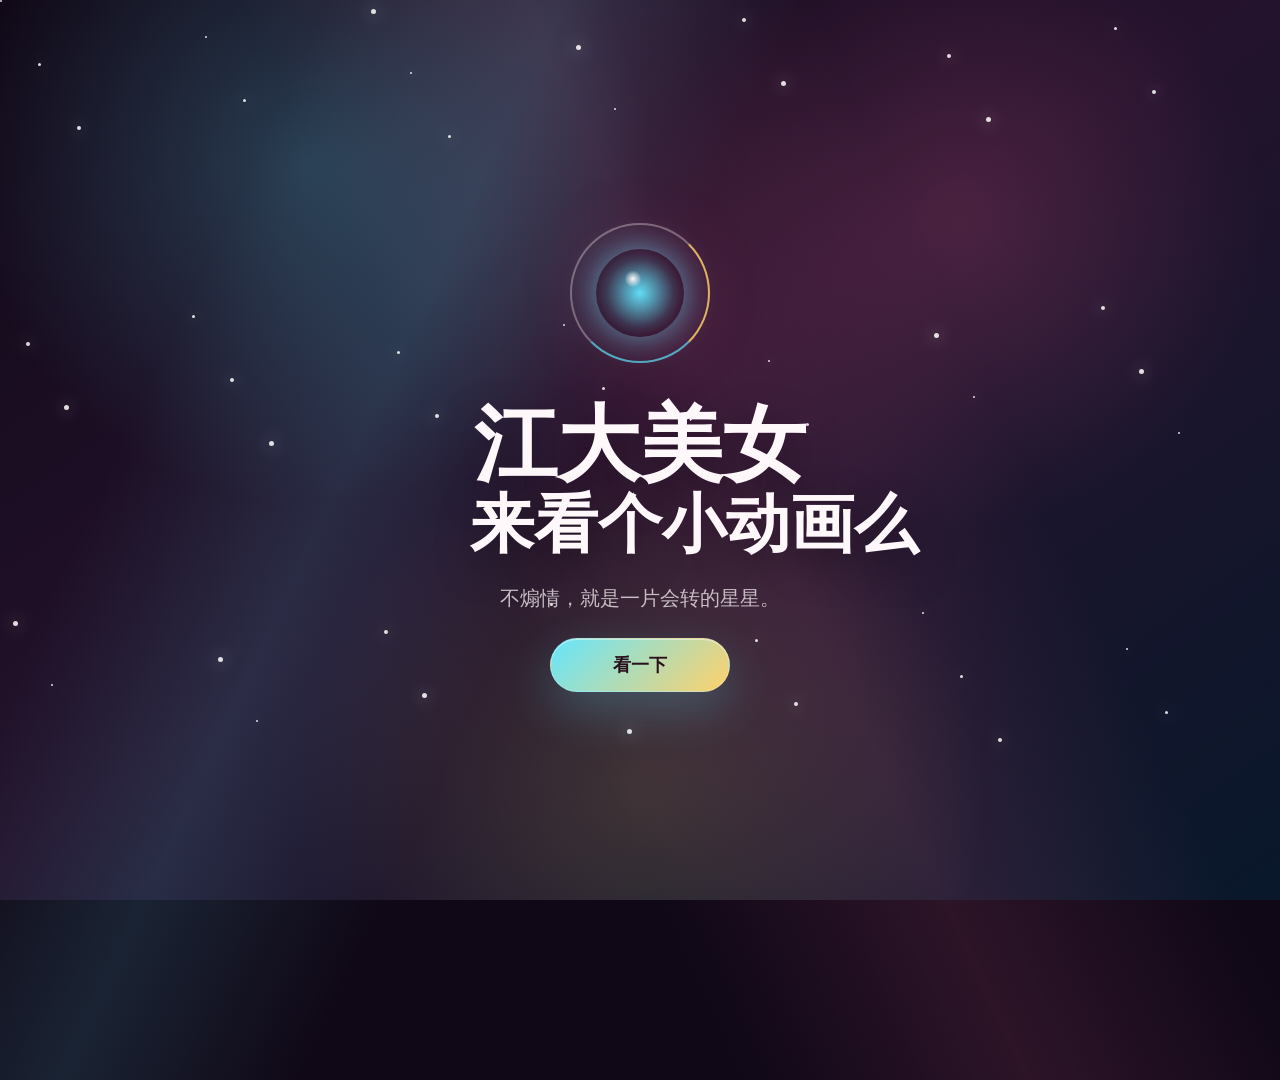
==== index.html @ e66411e5 "Redesign mobile particle heart pages" ====
<!doctype html>
<html lang="zh-CN">
  <head>
    <meta charset="utf-8" />
    <meta name="viewport" content="width=device-width, initial-scale=1" />
    <title>江大美女，来看个小动画么</title>
    <meta name="description" content="一个适合手机观看的粒子爱心小动画。" />
    <style>
      :root {
        --bg: #100817;
        --text: #fff8fb;
        --muted: rgba(255, 248, 251, 0.72);
        --rose: #ff6b9f;
        --gold: #ffd36a;
        --cyan: #62e8ff;
      }

      * {
        box-sizing: border-box;
      }

      html,
      body {
        min-height: 100%;
        margin: 0;
        background: var(--bg);
        color: var(--text);
        font-family:
          "Microsoft YaHei",
          "PingFang SC",
          "Hiragino Sans GB",
          "Noto Sans CJK SC",
          Arial,
          sans-serif;
      }

      body {
        overflow: hidden;
      }

      .gate {
        position: relative;
        display: grid;
        min-height: 100vh;
        min-height: 100svh;
        place-items: center;
        padding: 28px;
        isolation: isolate;
        background:
          radial-gradient(circle at 24% 18%, rgba(98, 232, 255, 0.22), transparent 28%),
          radial-gradient(circle at 75% 25%, rgba(255, 107, 159, 0.18), transparent 26%),
          radial-gradient(circle at 50% 88%, rgba(255, 211, 106, 0.16), transparent 34%),
          linear-gradient(145deg, #100817 0%, #24122c 48%, #09182b 100%);
      }

      .gate::before {
        position: absolute;
        inset: -20%;
        z-index: -1;
        background:
          linear-gradient(115deg, transparent 28%, rgba(98, 232, 255, 0.12), transparent 48%),
          linear-gradient(245deg, transparent 34%, rgba(255, 107, 159, 0.12), transparent 58%);
        content: "";
        animation: shimmer 7s ease-in-out infinite alternate;
      }

      .stars {
        position: absolute;
        inset: 0;
        z-index: -1;
        overflow: hidden;
      }

      .stars span {
        position: absolute;
        left: var(--x);
        top: var(--y);
        width: var(--s);
        height: var(--s);
        border-radius: 999px;
        background: rgba(255, 255, 255, 0.86);
        box-shadow: 0 0 16px rgba(255, 255, 255, 0.72);
        animation: twinkle var(--d) ease-in-out infinite;
        animation-delay: var(--delay);
      }

      .invite {
        display: grid;
        width: min(620px, 100%);
        justify-items: center;
        gap: 22px;
        text-align: center;
      }

      .spark-orbit {
        position: relative;
        width: clamp(116px, 30vw, 170px);
        aspect-ratio: 1;
        animation: float 4.2s ease-in-out infinite;
      }

      .spark-orbit::before {
        position: absolute;
        inset: 24%;
        border-radius: 999px;
        background:
          radial-gradient(circle at 42% 34%, #fff8fb, transparent 11%),
          radial-gradient(circle, rgba(98, 232, 255, 0.95), rgba(98, 232, 255, 0.12) 54%, transparent 68%);
        box-shadow:
          0 0 32px rgba(98, 232, 255, 0.6),
          0 0 78px rgba(255, 107, 159, 0.26);
        content: "";
      }

      .spark-orbit::after {
        position: absolute;
        inset: 9%;
        border: 2px solid rgba(255, 248, 251, 0.32);
        border-right-color: rgba(255, 211, 106, 0.82);
        border-bottom-color: rgba(98, 232, 255, 0.68);
        border-radius: 999px;
        content: "";
        animation: orbit 8s linear infinite;
      }

      h1 {
        width: min(100%, 340px);
        margin: 0;
        font-weight: 850;
        line-height: 1.08;
        letter-spacing: 0;
        text-shadow: 0 14px 42px rgba(0, 0, 0, 0.34);
      }

      h1 span {
        display: block;
      }

      .title-primary {
        font-size: clamp(2.85rem, 11vw, 5.2rem);
      }

      .title-secondary {
        font-size: clamp(1.85rem, 7vw, 4rem);
        white-space: nowrap;
      }

      .subtitle {
        margin: 0;
        color: var(--muted);
        font-size: clamp(1rem, 3vw, 1.22rem);
        line-height: 1.8;
      }

      .open-button {
        display: inline-flex;
        align-items: center;
        justify-content: center;
        min-width: 180px;
        min-height: 54px;
        border: 1px solid rgba(255, 255, 255, 0.2);
        border-radius: 999px;
        background:
          linear-gradient(135deg, rgba(98, 232, 255, 0.98), rgba(255, 211, 106, 0.98)),
          var(--rose);
        box-shadow:
          0 18px 48px rgba(98, 232, 255, 0.24),
          inset 0 1px 0 rgba(255, 255, 255, 0.42);
        color: #29101b;
        font-size: 1.12rem;
        font-weight: 800;
        text-decoration: none;
        transition:
          transform 180ms ease,
          box-shadow 180ms ease;
      }

      .open-button:active {
        transform: translateY(2px) scale(0.98);
      }

      @media (hover: hover) {
        .open-button:hover {
          transform: translateY(-2px);
          box-shadow:
            0 24px 58px rgba(98, 232, 255, 0.34),
            inset 0 1px 0 rgba(255, 255, 255, 0.5);
        }
      }

      @keyframes shimmer {
        from {
          transform: translateX(-3%) rotate(0deg);
        }

        to {
          transform: translateX(3%) rotate(4deg);
        }
      }

      @keyframes float {
        0%,
        100% {
          transform: translateY(0) scale(1);
        }

        50% {
          transform: translateY(-12px) scale(1.04);
        }
      }

      @keyframes orbit {
        to {
          transform: rotate(360deg);
        }
      }

      @keyframes twinkle {
        0%,
        100% {
          opacity: 0.2;
          transform: scale(0.62);
        }

        50% {
          opacity: 0.92;
          transform: scale(1.18);
        }
      }
    </style>
  </head>
  <body>
    <main class="gate">
      <div class="stars" aria-hidden="true"></div>
      <section class="invite" aria-label="爱心邀请">
        <div class="spark-orbit" aria-hidden="true"></div>
        <h1>
          <span class="title-primary">江大美女</span>
          <span class="title-secondary">来看个小动画么</span>
        </h1>
        <p class="subtitle">不煽情，就是一片会转的星星。</p>
        <a class="open-button" href="./heart.html">看一下</a>
      </section>
    </main>
    <script>
      const stars = document.querySelector(".stars");

      for (let index = 0; index < 48; index += 1) {
        const star = document.createElement("span");
        star.style.setProperty("--x", `${(index * 43) % 100}%`);
        star.style.setProperty("--y", `${(index * 67) % 100}%`);
        star.style.setProperty("--s", `${2 + (index % 4)}px`);
        star.style.setProperty("--d", `${3.4 + (index % 5) * 0.45}s`);
        star.style.setProperty("--delay", `${(index % 8) * 0.28}s`);
        stars.appendChild(star);
      }
    </script>
  </body>
</html>
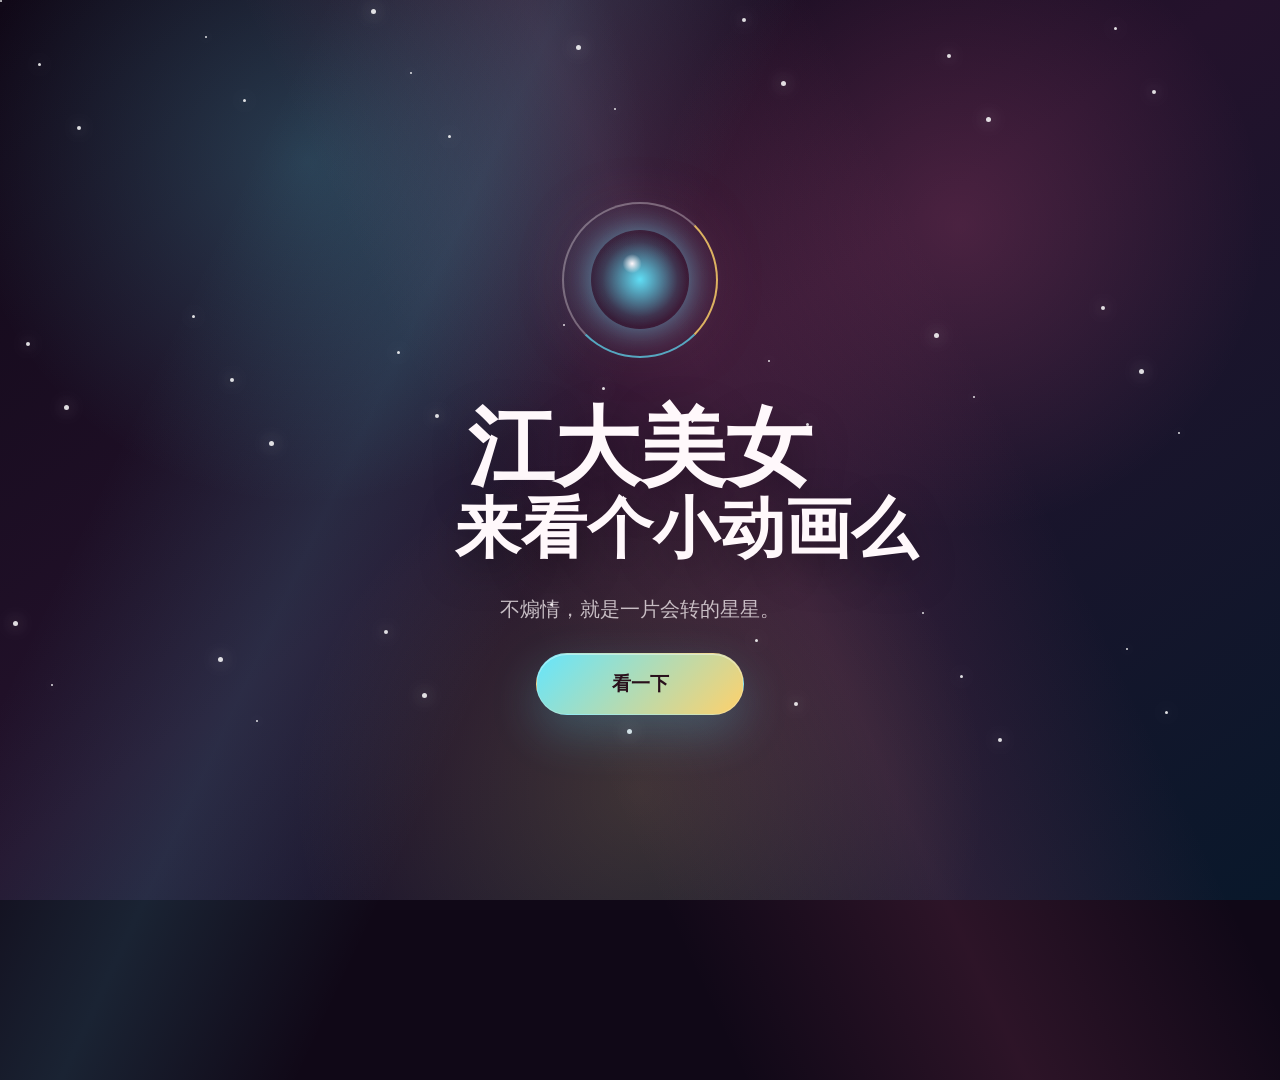
==== commit 803b13e2: "Improve mobile heart animation" ====
--- a/index.html
+++ b/index.html
@@ -88,13 +88,13 @@
         display: grid;
         width: min(620px, 100%);
         justify-items: center;
-        gap: 22px;
+        gap: 26px;
         text-align: center;
       }
 
       .spark-orbit {
         position: relative;
-        width: clamp(116px, 30vw, 170px);
+        width: clamp(144px, 38vw, 190px);
         aspect-ratio: 1;
         animation: float 4.2s ease-in-out infinite;
       }
@@ -124,7 +124,7 @@
       }
 
       h1 {
-        width: min(100%, 340px);
+        width: min(100%, 370px);
         margin: 0;
         font-weight: 850;
         line-height: 1.08;
@@ -137,18 +137,18 @@
       }
 
       .title-primary {
-        font-size: clamp(2.85rem, 11vw, 5.2rem);
+        font-size: clamp(3.15rem, 12vw, 5.4rem);
       }
 
       .title-secondary {
-        font-size: clamp(1.85rem, 7vw, 4rem);
+        font-size: clamp(2.05rem, 7.8vw, 4.1rem);
         white-space: nowrap;
       }
 
       .subtitle {
         margin: 0;
         color: var(--muted);
-        font-size: clamp(1rem, 3vw, 1.22rem);
+        font-size: clamp(1.06rem, 3.4vw, 1.26rem);
         line-height: 1.8;
       }
 
@@ -156,8 +156,8 @@
         display: inline-flex;
         align-items: center;
         justify-content: center;
-        min-width: 180px;
-        min-height: 54px;
+        min-width: 208px;
+        min-height: 62px;
         border: 1px solid rgba(255, 255, 255, 0.2);
         border-radius: 999px;
         background:
@@ -167,7 +167,7 @@
           0 18px 48px rgba(98, 232, 255, 0.24),
           inset 0 1px 0 rgba(255, 255, 255, 0.42);
         color: #29101b;
-        font-size: 1.12rem;
+        font-size: 1.2rem;
         font-weight: 800;
         text-decoration: none;
         transition:
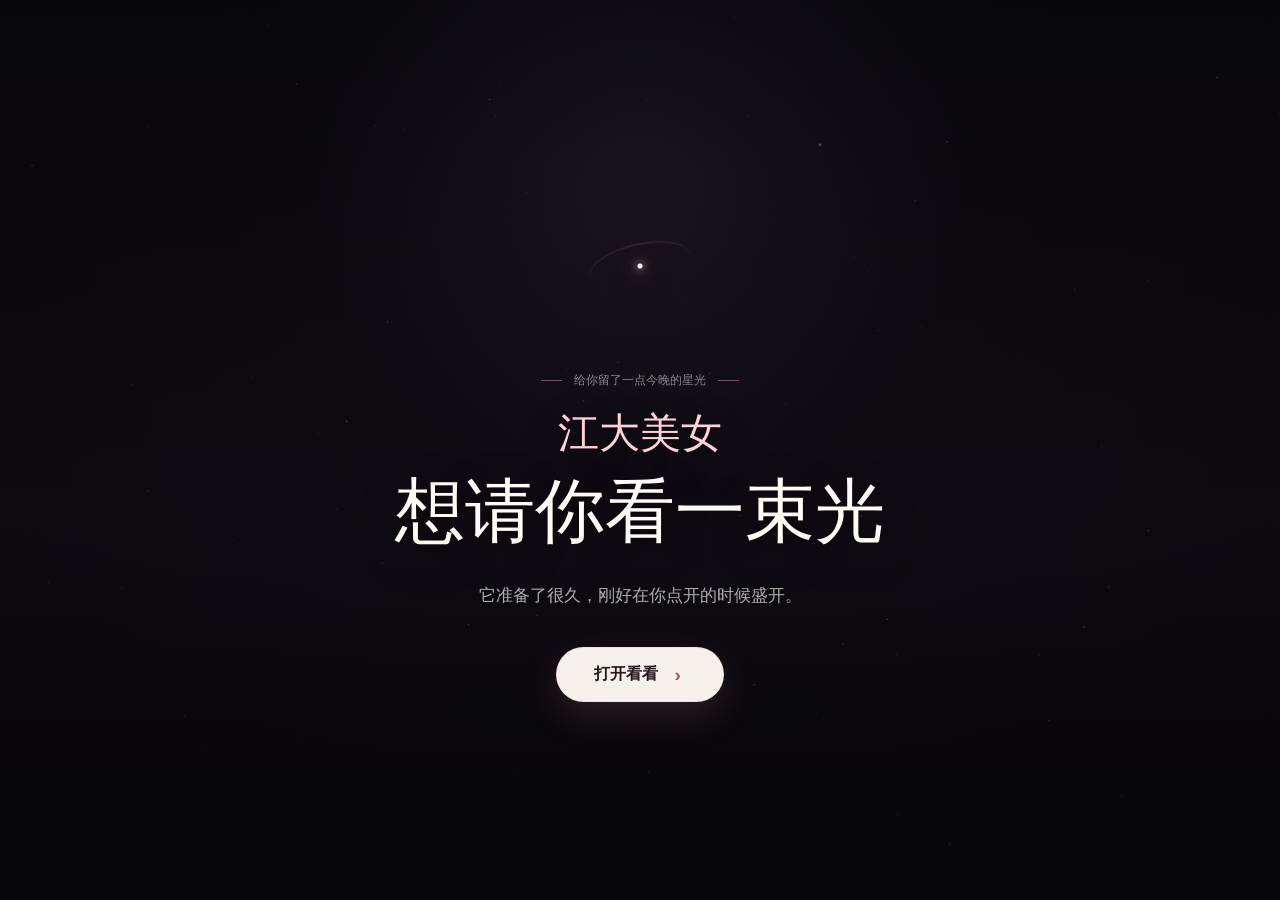
==== commit c294d24f: "Redesign romantic heart experience" ====
--- a/index.html
+++ b/index.html
@@ -2,17 +2,18 @@
 <html lang="zh-CN">
   <head>
     <meta charset="utf-8" />
-    <meta name="viewport" content="width=device-width, initial-scale=1" />
-    <title>江大美女，来看个小动画么</title>
-    <meta name="description" content="一个适合手机观看的粒子爱心小动画。" />
+    <meta name="viewport" content="width=device-width, initial-scale=1, viewport-fit=cover" />
+    <meta name="theme-color" content="#08070b" />
+    <title>给江大美女的一束光</title>
+    <meta name="description" content="今晚，想请你看一束只为你亮起的光。" />
     <style>
       :root {
-        --bg: #100817;
-        --text: #fff8fb;
-        --muted: rgba(255, 248, 251, 0.72);
-        --rose: #ff6b9f;
-        --gold: #ffd36a;
-        --cyan: #62e8ff;
+        color-scheme: dark;
+        --ink: #08070b;
+        --paper: #fffaf6;
+        --soft: rgba(255, 250, 246, 0.68);
+        --rose: #f49aaa;
+        --rose-bright: #ffd1d8;
       }
 
       * {
@@ -21,239 +22,377 @@
 
       html,
       body {
+        width: 100%;
         min-height: 100%;
         margin: 0;
-        background: var(--bg);
-        color: var(--text);
+        background: var(--ink);
+        color: var(--paper);
         font-family:
+          "PingFang SC",
           "Microsoft YaHei",
-          "PingFang SC",
-          "Hiragino Sans GB",
           "Noto Sans CJK SC",
-          Arial,
           sans-serif;
       }
 
       body {
         overflow: hidden;
+      }
+
+      button,
+      a {
+        font: inherit;
       }
 
       .gate {
         position: relative;
         display: grid;
+        width: 100%;
         min-height: 100vh;
         min-height: 100svh;
         place-items: center;
-        padding: 28px;
+        overflow: hidden;
+        padding:
+          max(34px, env(safe-area-inset-top))
+          max(24px, env(safe-area-inset-right))
+          max(34px, env(safe-area-inset-bottom))
+          max(24px, env(safe-area-inset-left));
         isolation: isolate;
         background:
-          radial-gradient(circle at 24% 18%, rgba(98, 232, 255, 0.22), transparent 28%),
-          radial-gradient(circle at 75% 25%, rgba(255, 107, 159, 0.18), transparent 26%),
-          radial-gradient(circle at 50% 88%, rgba(255, 211, 106, 0.16), transparent 34%),
-          linear-gradient(145deg, #100817 0%, #24122c 48%, #09182b 100%);
-      }
-
-      .gate::before {
+          radial-gradient(circle at 50% 20%, rgba(77, 63, 91, 0.2), transparent 34%),
+          linear-gradient(180deg, #09080c 0%, #100b12 62%, #08070b 100%);
+      }
+
+      #nightSky {
         position: absolute;
-        inset: -20%;
-        z-index: -1;
-        background:
-          linear-gradient(115deg, transparent 28%, rgba(98, 232, 255, 0.12), transparent 48%),
-          linear-gradient(245deg, transparent 34%, rgba(255, 107, 159, 0.12), transparent 58%);
-        content: "";
-        animation: shimmer 7s ease-in-out infinite alternate;
-      }
-
-      .stars {
+        inset: 0;
+        z-index: -2;
+        width: 100%;
+        height: 100%;
+      }
+
+      .veil {
         position: absolute;
         inset: 0;
         z-index: -1;
-        overflow: hidden;
-      }
-
-      .stars span {
+        background:
+          linear-gradient(180deg, transparent 54%, rgba(8, 7, 11, 0.42) 78%, rgba(8, 7, 11, 0.72) 100%),
+          radial-gradient(circle at 50% 47%, transparent 0 32%, rgba(8, 7, 11, 0.34) 78%);
+        pointer-events: none;
+      }
+
+      .invitation {
+        display: grid;
+        width: min(34rem, 100%);
+        justify-items: center;
+        gap: 0;
+        text-align: center;
+      }
+
+      .light-seed {
+        position: relative;
+        width: 8.5rem;
+        height: 8.5rem;
+        margin-bottom: 2.4rem;
+        animation: seed-float 5s ease-in-out infinite;
+      }
+
+      .light-seed::before {
         position: absolute;
-        left: var(--x);
-        top: var(--y);
-        width: var(--s);
-        height: var(--s);
-        border-radius: 999px;
-        background: rgba(255, 255, 255, 0.86);
-        box-shadow: 0 0 16px rgba(255, 255, 255, 0.72);
-        animation: twinkle var(--d) ease-in-out infinite;
-        animation-delay: var(--delay);
-      }
-
-      .invite {
-        display: grid;
-        width: min(620px, 100%);
-        justify-items: center;
-        gap: 26px;
-        text-align: center;
-      }
-
-      .spark-orbit {
-        position: relative;
-        width: clamp(144px, 38vw, 190px);
-        aspect-ratio: 1;
-        animation: float 4.2s ease-in-out infinite;
-      }
-
-      .spark-orbit::before {
+        top: 50%;
+        left: 50%;
+        width: 5px;
+        height: 5px;
+        border-radius: 50%;
+        background: #fff;
+        box-shadow:
+          0 0 8px #fff,
+          0 0 22px rgba(255, 209, 216, 0.95),
+          0 0 54px rgba(244, 154, 170, 0.55),
+          0 0 92px rgba(244, 154, 170, 0.24);
+        content: "";
+        transform: translate(-50%, -50%);
+        animation: seed-breathe 2.8s ease-in-out infinite;
+      }
+
+      .light-seed::after {
         position: absolute;
-        inset: 24%;
-        border-radius: 999px;
-        background:
-          radial-gradient(circle at 42% 34%, #fff8fb, transparent 11%),
-          radial-gradient(circle, rgba(98, 232, 255, 0.95), rgba(98, 232, 255, 0.12) 54%, transparent 68%);
-        box-shadow:
-          0 0 32px rgba(98, 232, 255, 0.6),
-          0 0 78px rgba(255, 107, 159, 0.26);
+        top: 50%;
+        left: 50%;
+        width: 76%;
+        height: 32%;
+        border-top: 1px solid rgba(255, 209, 216, 0.18);
+        border-radius: 50%;
         content: "";
-      }
-
-      .spark-orbit::after {
-        position: absolute;
-        inset: 9%;
-        border: 2px solid rgba(255, 248, 251, 0.32);
-        border-right-color: rgba(255, 211, 106, 0.82);
-        border-bottom-color: rgba(98, 232, 255, 0.68);
-        border-radius: 999px;
+        transform: translate(-50%, -50%) rotate(-13deg);
+        filter: drop-shadow(0 0 6px rgba(244, 154, 170, 0.24));
+      }
+
+      .eyebrow {
+        display: flex;
+        align-items: center;
+        gap: 0.72rem;
+        margin: 0 0 1.15rem;
+        color: rgba(255, 250, 246, 0.52);
+        font-size: 0.74rem;
+        letter-spacing: 0;
+      }
+
+      .eyebrow::before,
+      .eyebrow::after {
+        width: 1.35rem;
+        height: 1px;
+        background: rgba(244, 154, 170, 0.45);
         content: "";
-        animation: orbit 8s linear infinite;
       }
 
       h1 {
-        width: min(100%, 370px);
         margin: 0;
-        font-weight: 850;
-        line-height: 1.08;
+        font-size: clamp(2.05rem, 8.6vw, 4.4rem);
+        font-weight: 560;
+        line-height: 1.32;
         letter-spacing: 0;
-        text-shadow: 0 14px 42px rgba(0, 0, 0, 0.34);
-      }
-
-      h1 span {
+        text-wrap: balance;
+        text-shadow: 0 12px 42px rgba(0, 0, 0, 0.38);
+      }
+
+      h1 .name {
         display: block;
-      }
-
-      .title-primary {
-        font-size: clamp(3.15rem, 12vw, 5.4rem);
-      }
-
-      .title-secondary {
-        font-size: clamp(2.05rem, 7.8vw, 4.1rem);
-        white-space: nowrap;
-      }
-
-      .subtitle {
-        margin: 0;
-        color: var(--muted);
-        font-size: clamp(1.06rem, 3.4vw, 1.26rem);
-        line-height: 1.8;
+        margin-bottom: 0.25rem;
+        color: var(--rose-bright);
+        font-size: 0.58em;
+        font-weight: 500;
+      }
+
+      .note {
+        max-width: 24rem;
+        margin: 1.3rem 0 0;
+        color: var(--soft);
+        font-size: clamp(0.95rem, 3.5vw, 1.08rem);
+        line-height: 1.9;
       }
 
       .open-button {
         display: inline-flex;
+        min-width: 10.5rem;
+        min-height: 3.4rem;
         align-items: center;
         justify-content: center;
-        min-width: 208px;
-        min-height: 62px;
-        border: 1px solid rgba(255, 255, 255, 0.2);
+        gap: 0.7rem;
+        margin-top: 2.25rem;
+        border: 1px solid rgba(255, 209, 216, 0.52);
         border-radius: 999px;
-        background:
-          linear-gradient(135deg, rgba(98, 232, 255, 0.98), rgba(255, 211, 106, 0.98)),
-          var(--rose);
+        background: rgba(255, 250, 246, 0.96);
         box-shadow:
-          0 18px 48px rgba(98, 232, 255, 0.24),
-          inset 0 1px 0 rgba(255, 255, 255, 0.42);
-        color: #29101b;
-        font-size: 1.2rem;
-        font-weight: 800;
+          0 14px 38px rgba(244, 154, 170, 0.14),
+          0 0 0 0 rgba(244, 154, 170, 0.28);
+        color: #27161c;
+        font-size: 1rem;
+        font-weight: 650;
         text-decoration: none;
         transition:
           transform 180ms ease,
           box-shadow 180ms ease;
+        animation: button-halo 3.2s ease-in-out infinite;
+        -webkit-tap-highlight-color: transparent;
+      }
+
+      .open-button .arrow {
+        display: inline-grid;
+        width: 1.1rem;
+        height: 1.1rem;
+        place-items: center;
+        color: #9e5262;
+        font-size: 1.2rem;
+        line-height: 1;
+        transform: translateY(-1px);
       }
 
       .open-button:active {
-        transform: translateY(2px) scale(0.98);
+        transform: scale(0.97);
+      }
+
+      .invitation > * {
+        opacity: 0;
+        animation: arrive 900ms cubic-bezier(0.22, 1, 0.36, 1) forwards;
+      }
+
+      .invitation .light-seed {
+        animation:
+          arrive 1.1s 80ms cubic-bezier(0.22, 1, 0.36, 1) forwards,
+          seed-float 5s 1.2s ease-in-out infinite;
+      }
+
+      .eyebrow {
+        animation-delay: 340ms;
+      }
+
+      h1 {
+        animation-delay: 510ms;
+      }
+
+      .note {
+        animation-delay: 690ms;
+      }
+
+      .open-button {
+        animation:
+          arrive 900ms 870ms cubic-bezier(0.22, 1, 0.36, 1) forwards,
+          button-halo 3.2s 1.8s ease-in-out infinite;
       }
 
       @media (hover: hover) {
         .open-button:hover {
           transform: translateY(-2px);
           box-shadow:
-            0 24px 58px rgba(98, 232, 255, 0.34),
-            inset 0 1px 0 rgba(255, 255, 255, 0.5);
-        }
-      }
-
-      @keyframes shimmer {
+            0 18px 48px rgba(244, 154, 170, 0.22),
+            0 0 0 7px rgba(244, 154, 170, 0.08);
+        }
+      }
+
+      @media (max-height: 650px) {
+        .light-seed {
+          width: 6rem;
+          height: 6rem;
+          margin-bottom: 1.2rem;
+        }
+
+        .note {
+          margin-top: 0.85rem;
+        }
+
+        .open-button {
+          margin-top: 1.35rem;
+        }
+      }
+
+      @media (prefers-reduced-motion: reduce) {
+        *,
+        *::before,
+        *::after {
+          animation-duration: 1ms !important;
+          animation-delay: 0ms !important;
+        }
+      }
+
+      @keyframes arrive {
         from {
-          transform: translateX(-3%) rotate(0deg);
+          opacity: 0;
+          transform: translateY(18px);
         }
 
         to {
-          transform: translateX(3%) rotate(4deg);
-        }
-      }
-
-      @keyframes float {
+          opacity: 1;
+          transform: translateY(0);
+        }
+      }
+
+      @keyframes seed-float {
         0%,
         100% {
-          transform: translateY(0) scale(1);
+          transform: translateY(0);
         }
 
         50% {
-          transform: translateY(-12px) scale(1.04);
-        }
-      }
-
-      @keyframes orbit {
-        to {
-          transform: rotate(360deg);
-        }
-      }
-
-      @keyframes twinkle {
+          transform: translateY(-8px);
+        }
+      }
+
+      @keyframes seed-breathe {
         0%,
         100% {
-          opacity: 0.2;
-          transform: scale(0.62);
+          opacity: 0.74;
+          transform: translate(-50%, -50%) scale(0.82);
         }
 
         50% {
-          opacity: 0.92;
-          transform: scale(1.18);
+          opacity: 1;
+          transform: translate(-50%, -50%) scale(1.18);
+        }
+      }
+
+      @keyframes button-halo {
+        0%,
+        100% {
+          box-shadow:
+            0 14px 38px rgba(244, 154, 170, 0.14),
+            0 0 0 0 rgba(244, 154, 170, 0.22);
+        }
+
+        50% {
+          box-shadow:
+            0 16px 44px rgba(244, 154, 170, 0.2),
+            0 0 0 7px rgba(244, 154, 170, 0);
         }
       }
     </style>
   </head>
   <body>
     <main class="gate">
-      <div class="stars" aria-hidden="true"></div>
-      <section class="invite" aria-label="爱心邀请">
-        <div class="spark-orbit" aria-hidden="true"></div>
+      <canvas id="nightSky" aria-hidden="true"></canvas>
+      <div class="veil" aria-hidden="true"></div>
+      <section class="invitation" aria-label="一封给江大美女的邀请">
+        <div class="light-seed" aria-hidden="true"></div>
+        <p class="eyebrow">给你留了一点今晚的星光</p>
         <h1>
-          <span class="title-primary">江大美女</span>
-          <span class="title-secondary">来看个小动画么</span>
+          <span class="name">江大美女</span>
+          想请你看一束光
         </h1>
-        <p class="subtitle">不煽情，就是一片会转的星星。</p>
-        <a class="open-button" href="./heart.html">看一下</a>
+        <p class="note">它准备了很久，刚好在你点开的时候盛开。</p>
+        <a class="open-button" href="./heart.html?v=romance-1">
+          <span>打开看看</span>
+          <span class="arrow" aria-hidden="true">›</span>
+        </a>
       </section>
     </main>
+
     <script>
-      const stars = document.querySelector(".stars");
-
-      for (let index = 0; index < 48; index += 1) {
-        const star = document.createElement("span");
-        star.style.setProperty("--x", `${(index * 43) % 100}%`);
-        star.style.setProperty("--y", `${(index * 67) % 100}%`);
-        star.style.setProperty("--s", `${2 + (index % 4)}px`);
-        star.style.setProperty("--d", `${3.4 + (index % 5) * 0.45}s`);
-        star.style.setProperty("--delay", `${(index % 8) * 0.28}s`);
-        stars.appendChild(star);
-      }
+      const canvas = document.querySelector("#nightSky");
+      const context = canvas.getContext("2d");
+      const reducedMotion = window.matchMedia("(prefers-reduced-motion: reduce)").matches;
+      let stars = [];
+      let width = 0;
+      let height = 0;
+      let ratio = 1;
+
+      function resize() {
+        width = window.innerWidth;
+        height = window.innerHeight;
+        ratio = Math.min(window.devicePixelRatio || 1, 2);
+        canvas.width = Math.floor(width * ratio);
+        canvas.height = Math.floor(height * ratio);
+        context.setTransform(ratio, 0, 0, ratio, 0, 0);
+
+        const count = Math.round(Math.min(180, Math.max(90, (width * height) / 6200)));
+        stars = Array.from({ length: count }, (_, index) => ({
+          x: Math.random() * width,
+          y: Math.random() * height,
+          radius: Math.random() > 0.9 ? Math.random() * 1.15 + 0.45 : Math.random() * 0.55 + 0.18,
+          alpha: Math.random() * 0.48 + 0.1,
+          phase: Math.random() * Math.PI * 2,
+          speed: 0.00035 + Math.random() * 0.00065,
+          warm: index % 9 === 0
+        }));
+      }
+
+      function draw(time) {
+        context.clearRect(0, 0, width, height);
+
+        for (const star of stars) {
+          const shimmer = reducedMotion ? 0.8 : 0.62 + Math.sin(time * star.speed + star.phase) * 0.38;
+          context.fillStyle = star.warm
+            ? `rgba(255, 209, 216, ${star.alpha * shimmer})`
+            : `rgba(236, 232, 244, ${star.alpha * shimmer})`;
+          context.beginPath();
+          context.arc(star.x, star.y, star.radius, 0, Math.PI * 2);
+          context.fill();
+        }
+
+        requestAnimationFrame(draw);
+      }
+
+      resize();
+      window.addEventListener("resize", resize, { passive: true });
+      requestAnimationFrame(draw);
     </script>
   </body>
 </html>
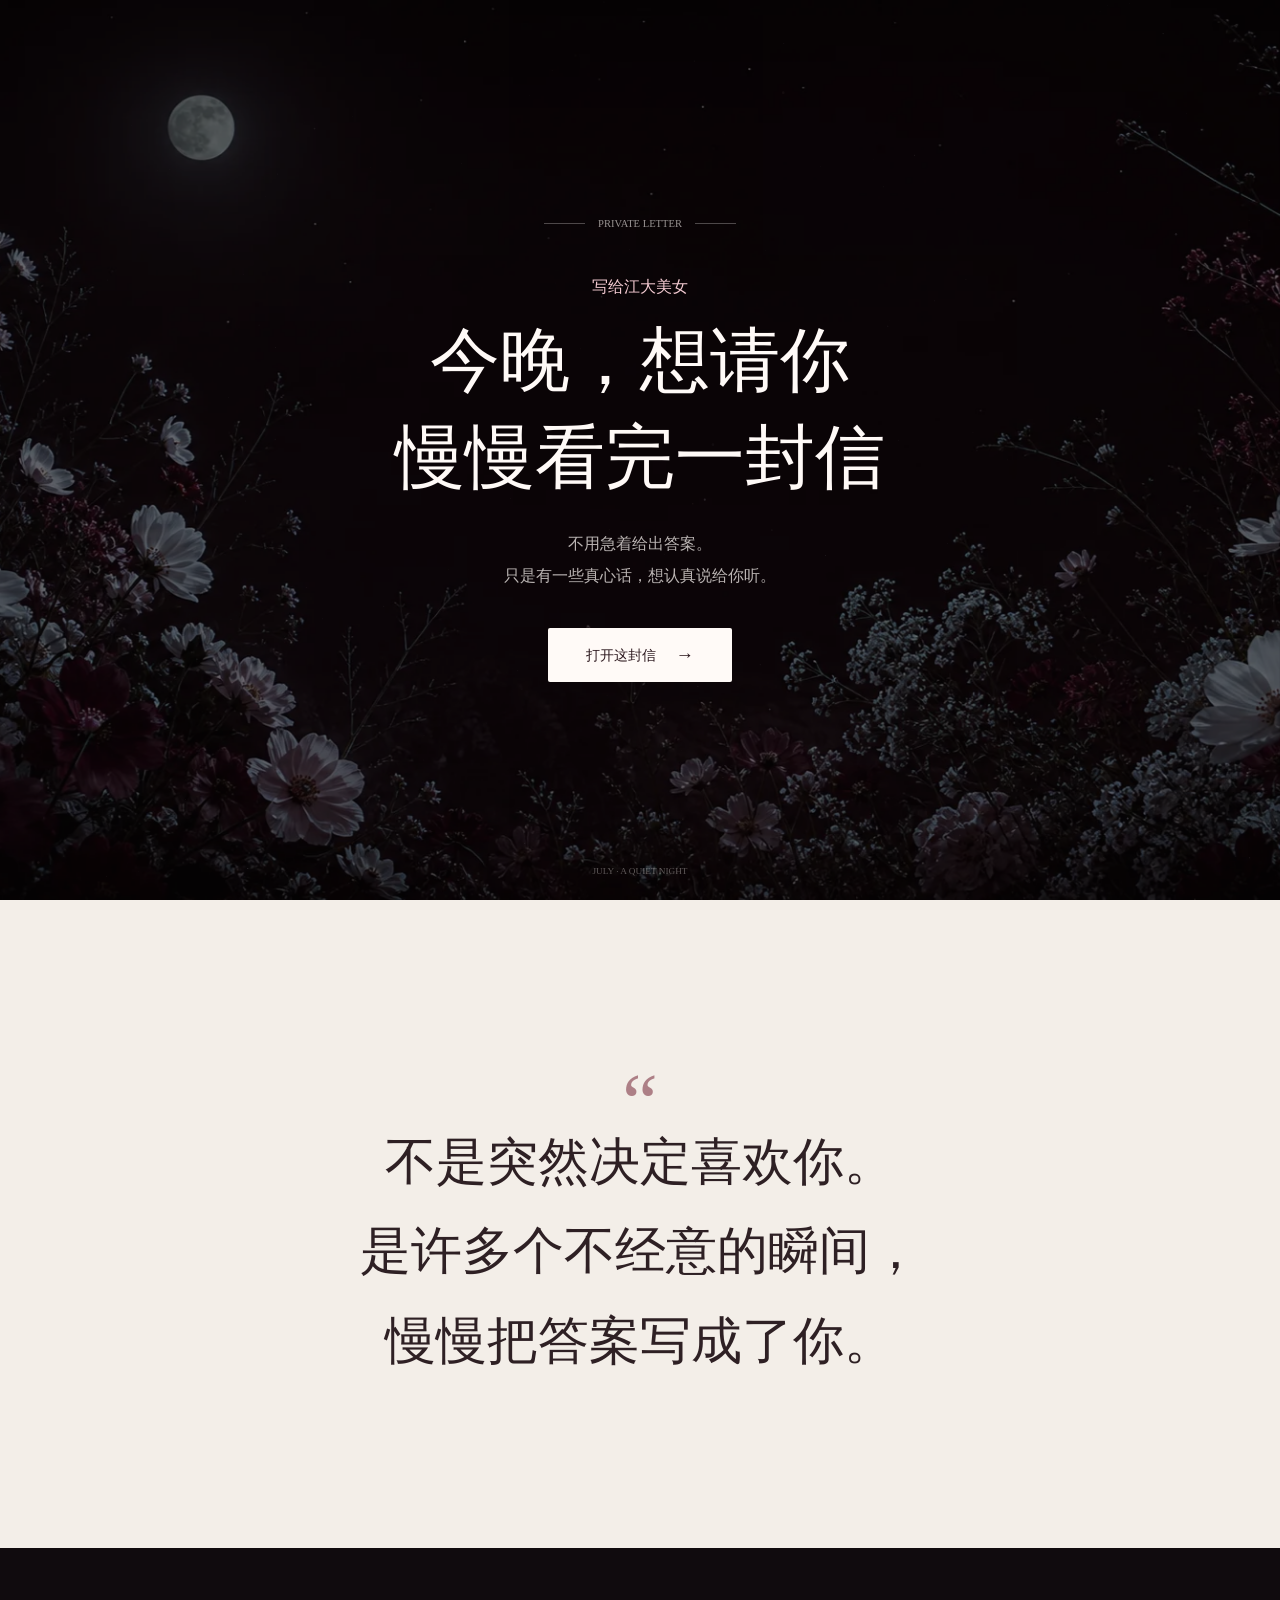
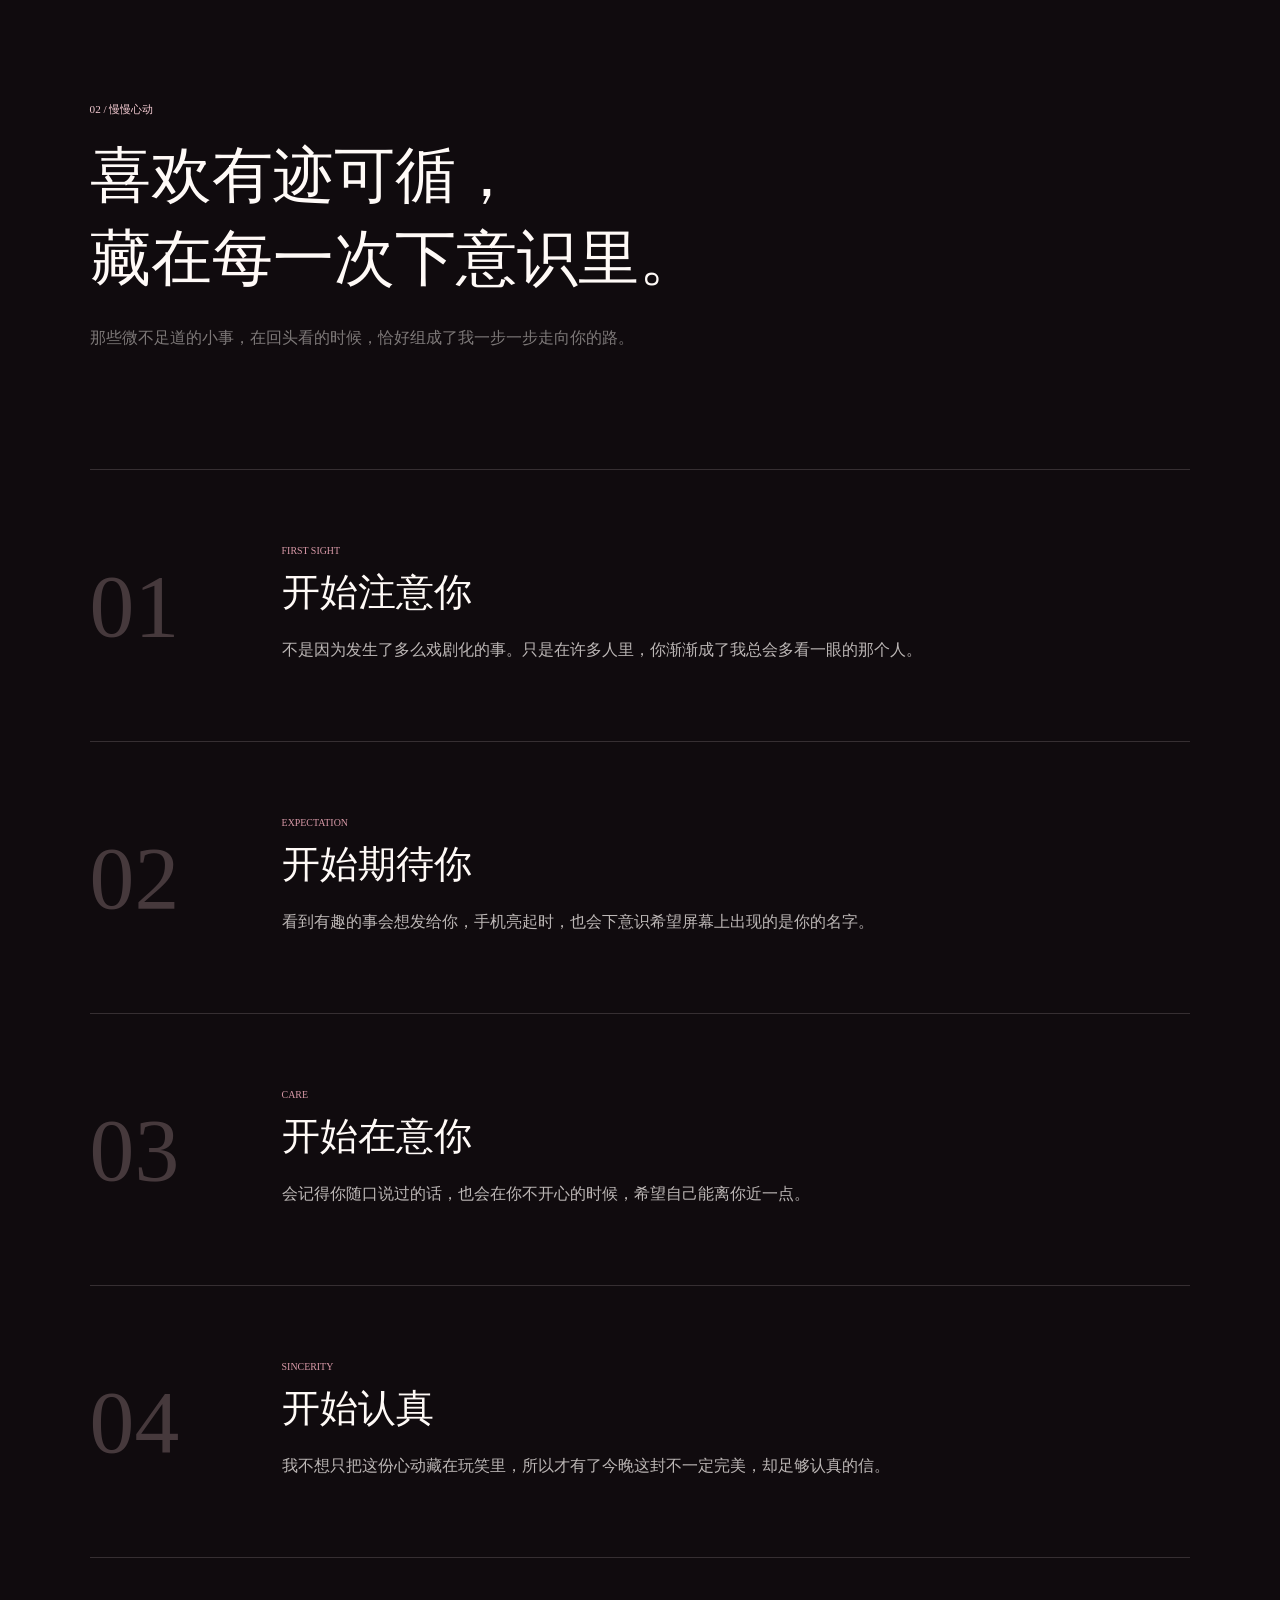
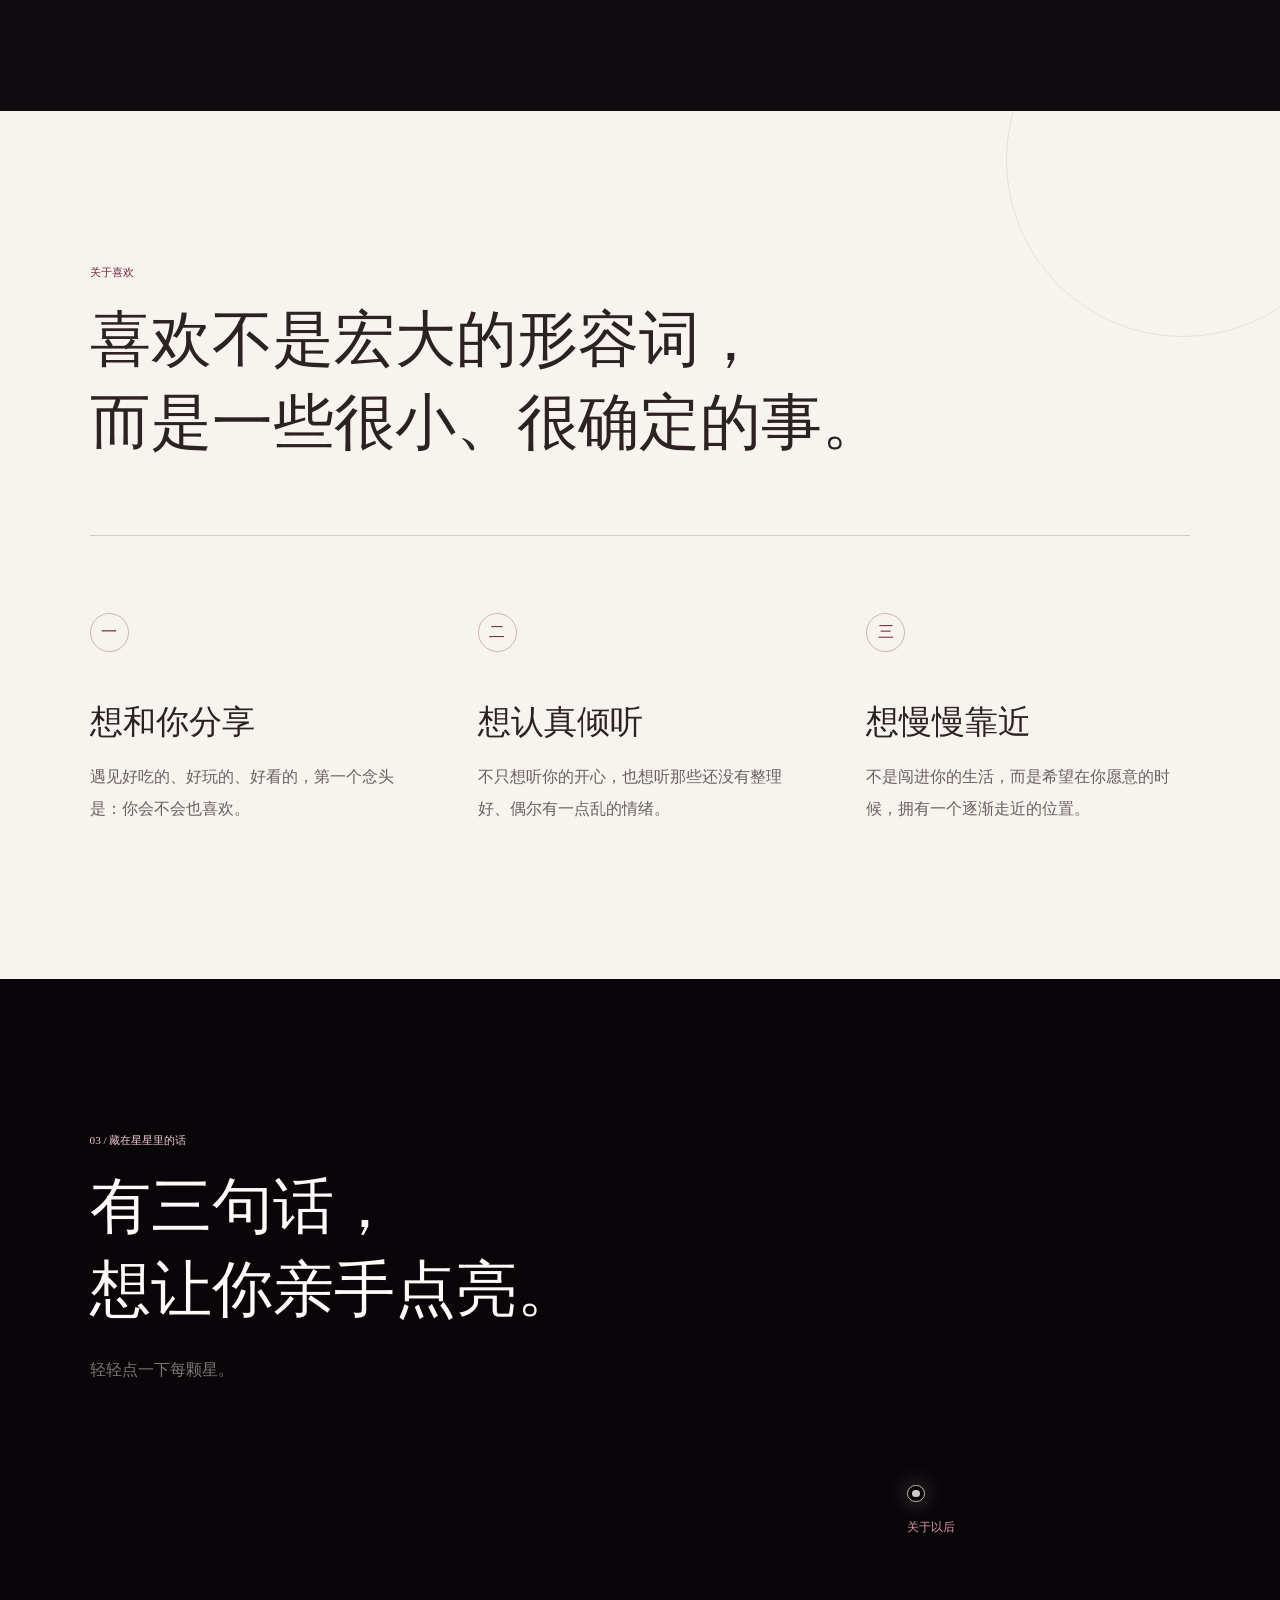
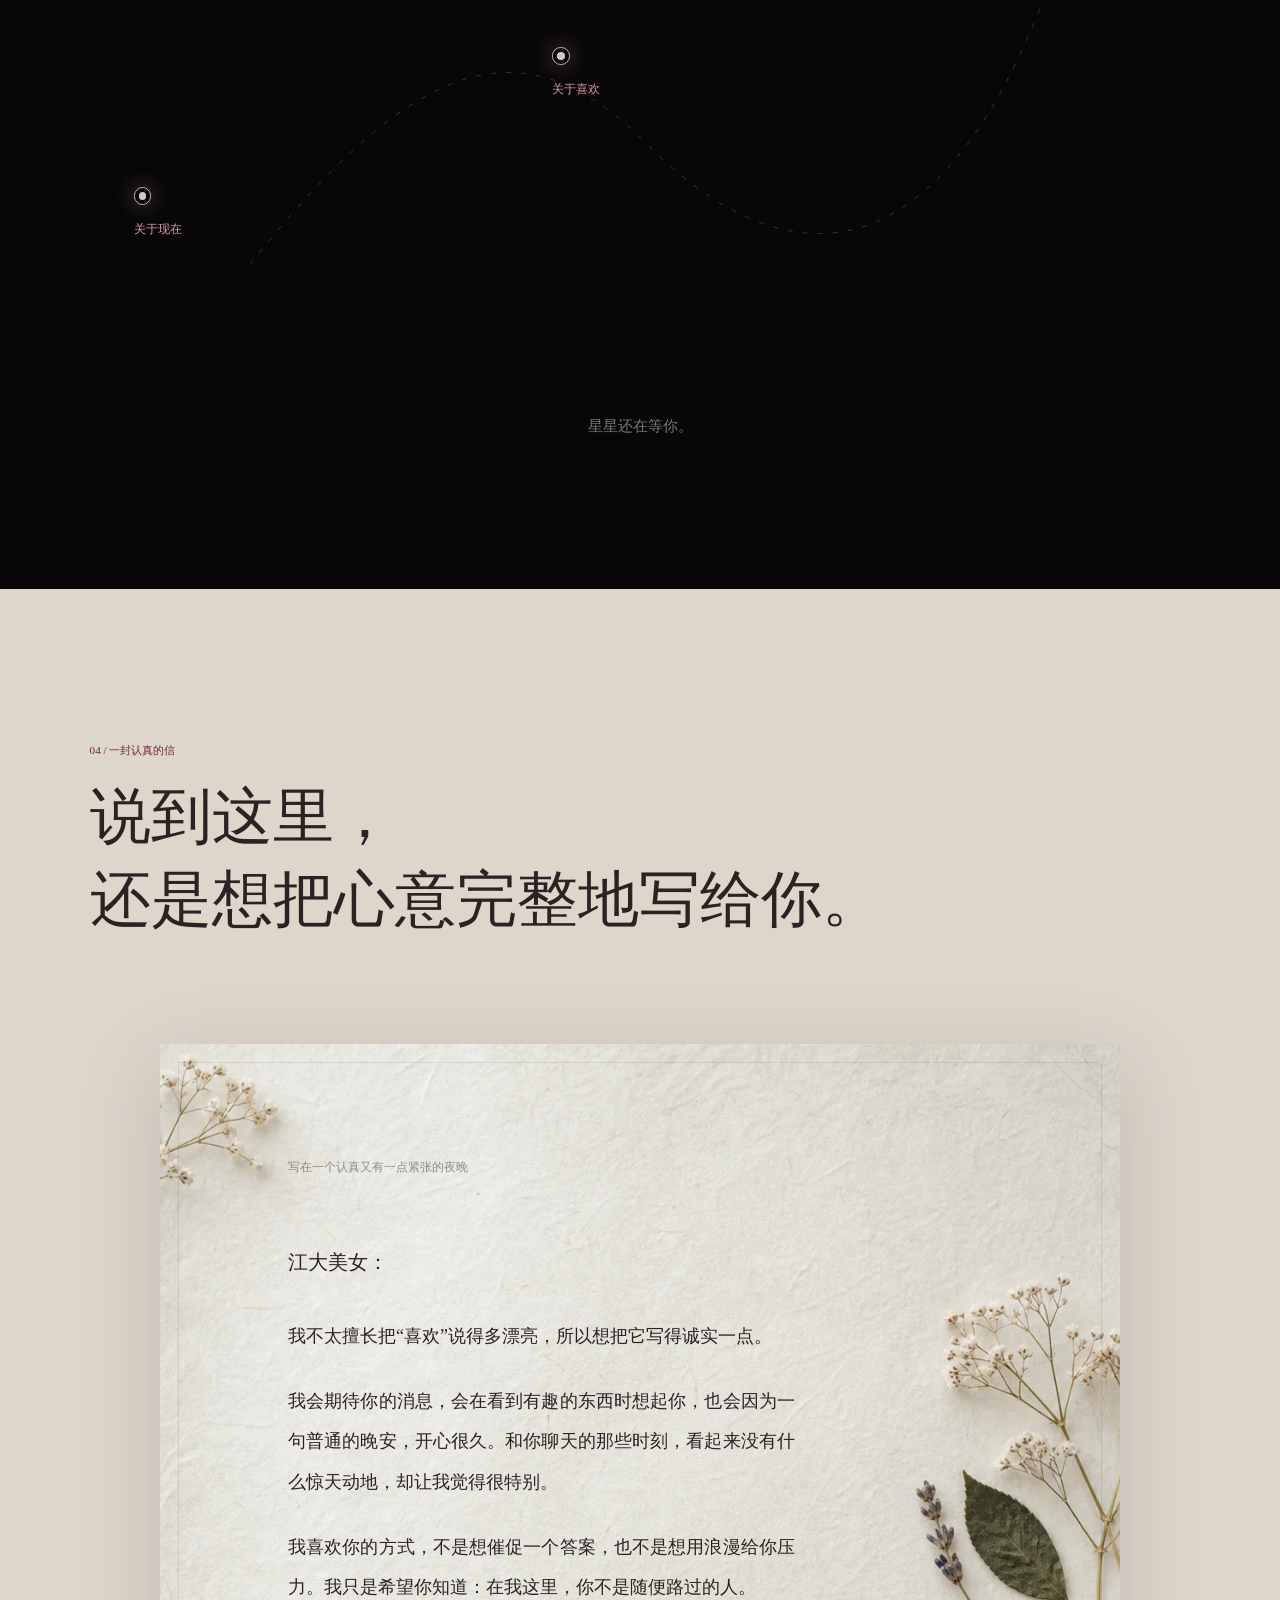
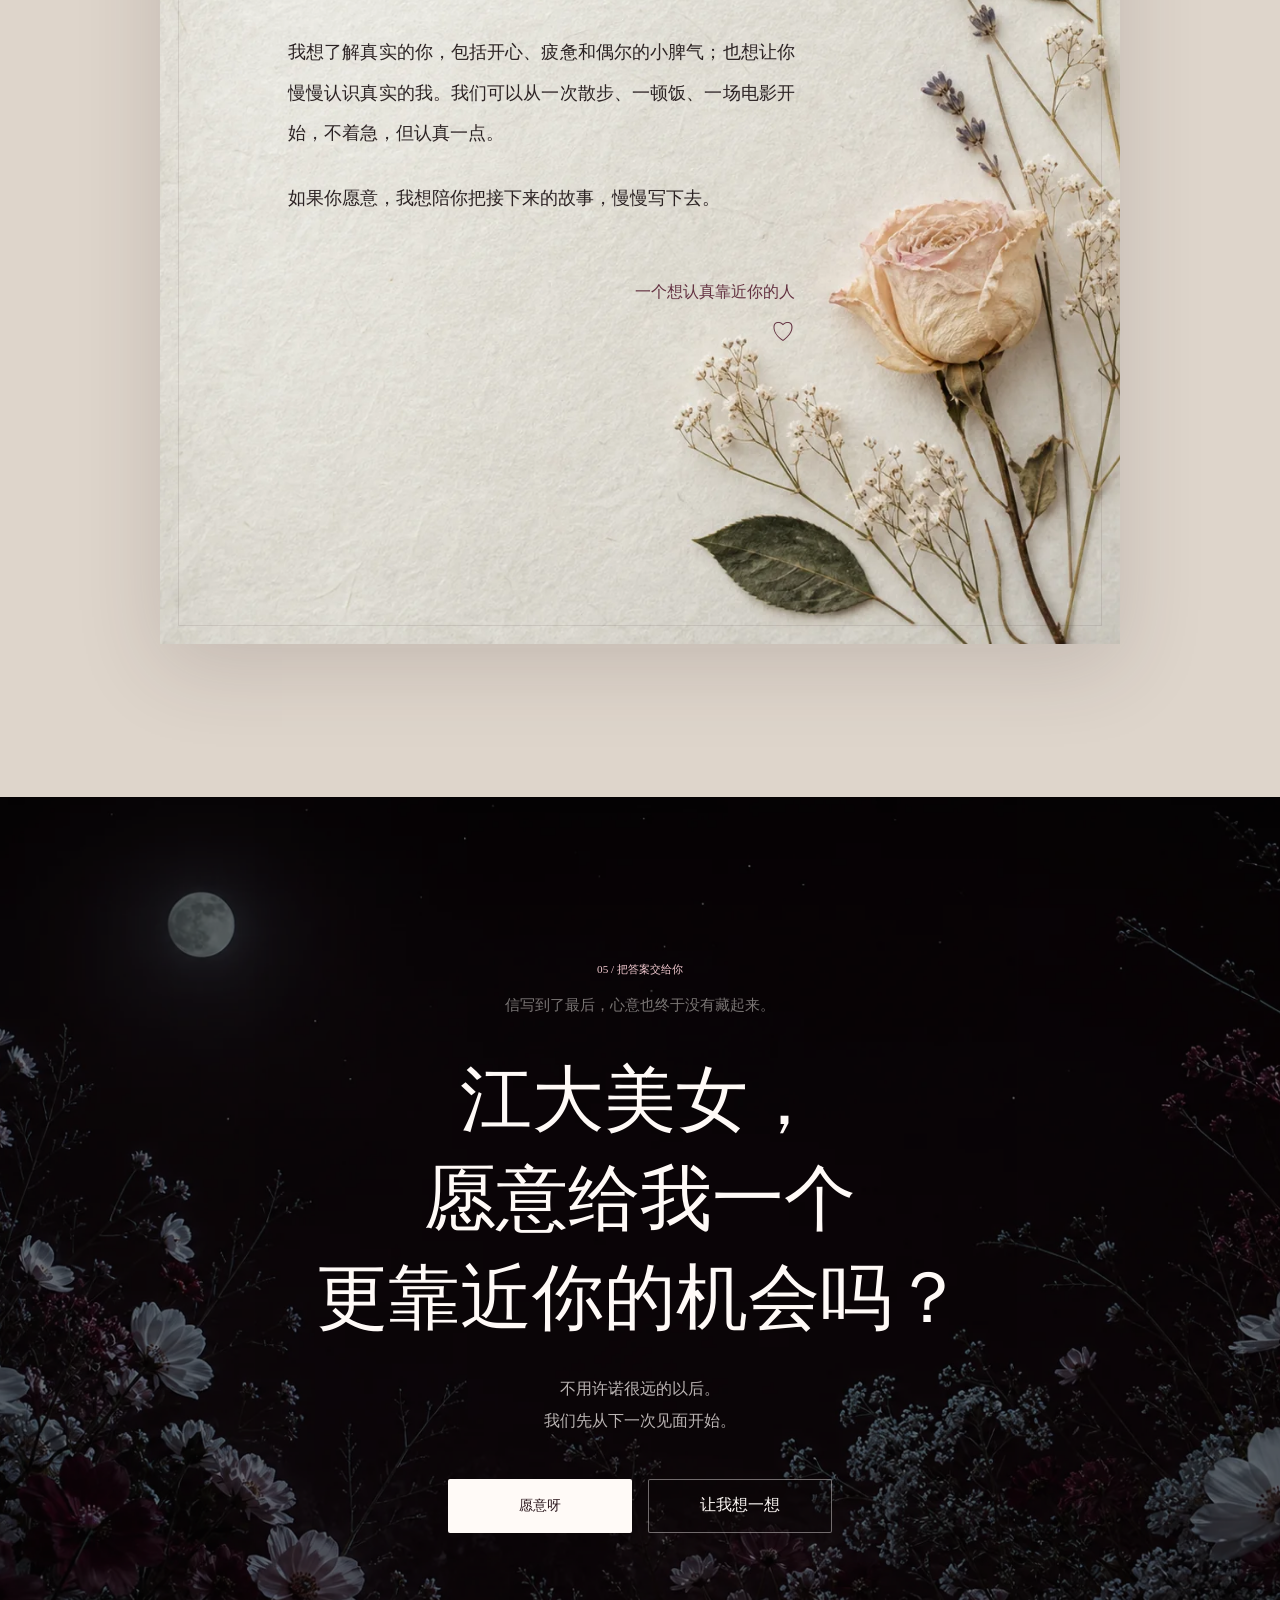
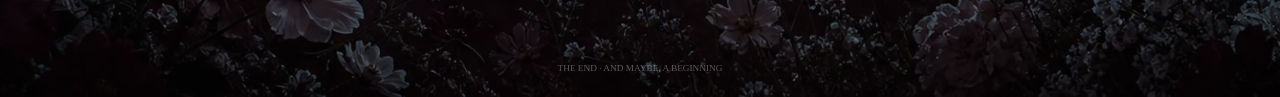
==== commit 512cac6b: "Publish complete romantic confession story" ====
--- a/index.html
+++ b/index.html
@@ -3,396 +3,166 @@
   <head>
     <meta charset="utf-8" />
     <meta name="viewport" content="width=device-width, initial-scale=1, viewport-fit=cover" />
-    <meta name="theme-color" content="#08070b" />
-    <title>给江大美女的一束光</title>
-    <meta name="description" content="今晚，想请你看一束只为你亮起的光。" />
-    <style>
-      :root {
-        color-scheme: dark;
-        --ink: #08070b;
-        --paper: #fffaf6;
-        --soft: rgba(255, 250, 246, 0.68);
-        --rose: #f49aaa;
-        --rose-bright: #ffd1d8;
-      }
+    <meta name="theme-color" content="#0a0709" />
+    <meta name="description" content="一封从星光开始、认真写到结尾的告白。" />
+    <title>写给江大美女的一封信</title>
+    <link rel="preload" href="./assets/images/moonlit-garden.webp" as="image" type="image/webp" />
+    <link rel="stylesheet" href="./assets/css/styles.css" />
+  </head>
+  <body class="is-gated">
+    <div class="gate" id="gate" role="dialog" aria-modal="true" aria-labelledby="gate-title">
+      <canvas id="gate-canvas" aria-hidden="true"></canvas>
+      <div class="gate-shade" aria-hidden="true"></div>
+      <div class="gate-content">
+        <div class="gate-kicker"><span></span>PRIVATE LETTER <span></span></div>
+        <p class="gate-for">写给江大美女</p>
+        <h1 id="gate-title">今晚，想请你<br />慢慢看完一封信</h1>
+        <p class="gate-note">不用急着给出答案。<br />只是有一些真心话，想认真说给你听。</p>
+        <button class="primary-action" id="open-letter" type="button">
+          <span>打开这封信</span>
+          <span class="arrow" aria-hidden="true">→</span>
+        </button>
+      </div>
+      <p class="gate-foot">JULY · A QUIET NIGHT</p>
+    </div>
 
-      * {
-        box-sizing: border-box;
-      }
+    <nav class="chapter-nav" aria-label="告白章节">
+      <a href="#starlight" aria-label="星光开场" data-chapter="starlight"></a>
+      <a href="#heartbeat" aria-label="心动时刻" data-chapter="heartbeat"></a>
+      <a href="#constellation" aria-label="心意星座" data-chapter="constellation"></a>
+      <a href="#letter" aria-label="告白信" data-chapter="letter"></a>
+      <a href="#answer" aria-label="最后的问题" data-chapter="answer"></a>
+    </nav>
 
-      html,
-      body {
-        width: 100%;
-        min-height: 100%;
-        margin: 0;
-        background: var(--ink);
-        color: var(--paper);
-        font-family:
-          "PingFang SC",
-          "Microsoft YaHei",
-          "Noto Sans CJK SC",
-          sans-serif;
-      }
+    <main id="experience" aria-hidden="true">
+      <section class="hero chapter" id="starlight" data-chapter-section="starlight">
+        <canvas id="heart-canvas" aria-hidden="true"></canvas>
+        <div class="hero-shade" aria-hidden="true"></div>
+        <div class="hero-copy" data-reveal>
+          <p class="chapter-tag">01 / 星光偏向你</p>
+          <h2>有些喜欢，<br />是从期待一条消息开始的。</h2>
+          <p>后来我才发现，那些看起来普通的日子，因为有你参与，便悄悄有了值得期待的光。</p>
+        </div>
+        <a class="scroll-cue" href="#heartbeat" aria-label="继续阅读"><span></span></a>
+      </section>
 
-      body {
-        overflow: hidden;
-      }
+      <section class="prologue" aria-label="故事序言">
+        <div data-reveal>
+          <span class="quote-mark">“</span>
+          <p>不是突然决定喜欢你。<br />是许多个不经意的瞬间，<br />慢慢把答案写成了你。</p>
+        </div>
+      </section>
 
-      button,
-      a {
-        font: inherit;
-      }
+      <section class="heartbeat chapter" id="heartbeat" data-chapter-section="heartbeat">
+        <header class="section-intro" data-reveal>
+          <p class="chapter-tag">02 / 慢慢心动</p>
+          <h2>喜欢有迹可循，<br />藏在每一次下意识里。</h2>
+          <p class="intro-note">那些微不足道的小事，在回头看的时候，恰好组成了我一步一步走向你的路。</p>
+        </header>
 
-      .gate {
-        position: relative;
-        display: grid;
-        width: 100%;
-        min-height: 100vh;
-        min-height: 100svh;
-        place-items: center;
-        overflow: hidden;
-        padding:
-          max(34px, env(safe-area-inset-top))
-          max(24px, env(safe-area-inset-right))
-          max(34px, env(safe-area-inset-bottom))
-          max(24px, env(safe-area-inset-left));
-        isolation: isolate;
-        background:
-          radial-gradient(circle at 50% 20%, rgba(77, 63, 91, 0.2), transparent 34%),
-          linear-gradient(180deg, #09080c 0%, #100b12 62%, #08070b 100%);
-      }
+        <div class="moment-list">
+          <article class="moment" data-reveal>
+            <span class="moment-number">01</span>
+            <div><p class="moment-label">FIRST SIGHT</p><h3>开始注意你</h3><p>不是因为发生了多么戏剧化的事。只是在许多人里，你渐渐成了我总会多看一眼的那个人。</p></div>
+          </article>
+          <article class="moment" data-reveal>
+            <span class="moment-number">02</span>
+            <div><p class="moment-label">EXPECTATION</p><h3>开始期待你</h3><p>看到有趣的事会想发给你，手机亮起时，也会下意识希望屏幕上出现的是你的名字。</p></div>
+          </article>
+          <article class="moment" data-reveal>
+            <span class="moment-number">03</span>
+            <div><p class="moment-label">CARE</p><h3>开始在意你</h3><p>会记得你随口说过的话，也会在你不开心的时候，希望自己能离你近一点。</p></div>
+          </article>
+          <article class="moment" data-reveal>
+            <span class="moment-number">04</span>
+            <div><p class="moment-label">SINCERITY</p><h3>开始认真</h3><p>我不想只把这份心动藏在玩笑里，所以才有了今晚这封不一定完美，却足够认真的信。</p></div>
+          </article>
+        </div>
+      </section>
 
-      #nightSky {
-        position: absolute;
-        inset: 0;
-        z-index: -2;
-        width: 100%;
-        height: 100%;
-      }
+      <section class="little-things" aria-label="喜欢你的理由">
+        <div class="little-things-inner">
+          <header class="section-intro compact" data-reveal>
+            <p class="chapter-tag dark">关于喜欢</p>
+            <h2>喜欢不是宏大的形容词，<br />而是一些很小、很确定的事。</h2>
+          </header>
+          <div class="reason-list">
+            <article data-reveal><span>一</span><h3>想和你分享</h3><p>遇见好吃的、好玩的、好看的，第一个念头是：你会不会也喜欢。</p></article>
+            <article data-reveal><span>二</span><h3>想认真倾听</h3><p>不只想听你的开心，也想听那些还没有整理好、偶尔有一点乱的情绪。</p></article>
+            <article data-reveal><span>三</span><h3>想慢慢靠近</h3><p>不是闯进你的生活，而是希望在你愿意的时候，拥有一个逐渐走近的位置。</p></article>
+          </div>
+        </div>
+      </section>
 
-      .veil {
-        position: absolute;
-        inset: 0;
-        z-index: -1;
-        background:
-          linear-gradient(180deg, transparent 54%, rgba(8, 7, 11, 0.42) 78%, rgba(8, 7, 11, 0.72) 100%),
-          radial-gradient(circle at 50% 47%, transparent 0 32%, rgba(8, 7, 11, 0.34) 78%);
-        pointer-events: none;
-      }
+      <section class="constellation chapter" id="constellation" data-chapter-section="constellation">
+        <canvas id="constellation-canvas" aria-hidden="true"></canvas>
+        <div class="constellation-content">
+          <header class="section-intro compact" data-reveal>
+            <p class="chapter-tag">03 / 藏在星星里的话</p>
+            <h2>有三句话，<br />想让你亲手点亮。</h2>
+            <p class="intro-note">轻轻点一下每颗星。</p>
+          </header>
+          <div class="star-map" aria-label="三颗心意星星">
+            <svg class="star-lines" viewBox="0 0 1000 460" preserveAspectRatio="none" aria-hidden="true">
+              <path d="M145 335 C290 170 390 130 505 235 S760 360 865 120" />
+            </svg>
+            <button class="star-node star-one" type="button" data-star="0" aria-pressed="false">
+              <span class="star-dot" aria-hidden="true"></span><small>关于现在</small><strong>很庆幸，最近的生活里有你。</strong>
+            </button>
+            <button class="star-node star-two" type="button" data-star="1" aria-pressed="false">
+              <span class="star-dot" aria-hidden="true"></span><small>关于喜欢</small><strong>这不是一时兴起，是想了很久的认真。</strong>
+            </button>
+            <button class="star-node star-three" type="button" data-star="2" aria-pressed="false">
+              <span class="star-dot" aria-hidden="true"></span><small>关于以后</small><strong>不急着定义未来，只想先认真走向你。</strong>
+            </button>
+          </div>
+          <p class="constellation-line" id="constellation-line" aria-live="polite">星星还在等你。</p>
+        </div>
+      </section>
 
-      .invitation {
-        display: grid;
-        width: min(34rem, 100%);
-        justify-items: center;
-        gap: 0;
-        text-align: center;
-      }
+      <section class="letter chapter" id="letter" data-chapter-section="letter">
+        <div class="letter-heading" data-reveal>
+          <p class="chapter-tag dark">04 / 一封认真的信</p>
+          <h2>说到这里，<br />还是想把心意完整地写给你。</h2>
+        </div>
+        <article class="letter-sheet" data-reveal>
+          <p class="letter-date">写在一个认真又有一点紧张的夜晚</p>
+          <p class="letter-to">江大美女：</p>
+          <div class="letter-body">
+            <p>我不太擅长把“喜欢”说得多漂亮，所以想把它写得诚实一点。</p>
+            <p>我会期待你的消息，会在看到有趣的东西时想起你，也会因为一句普通的晚安，开心很久。和你聊天的那些时刻，看起来没有什么惊天动地，却让我觉得很特别。</p>
+            <p>我喜欢你的方式，不是想催促一个答案，也不是想用浪漫给你压力。我只是希望你知道：在我这里，你不是随便路过的人。</p>
+            <p>我想了解真实的你，包括开心、疲惫和偶尔的小脾气；也想让你慢慢认识真实的我。我们可以从一次散步、一顿饭、一场电影开始，不着急，但认真一点。</p>
+            <p>如果你愿意，我想陪你把接下来的故事，慢慢写下去。</p>
+          </div>
+          <div class="letter-sign"><span>一个想认真靠近你的人</span><i aria-hidden="true">♡</i></div>
+        </article>
+      </section>
 
-      .light-seed {
-        position: relative;
-        width: 8.5rem;
-        height: 8.5rem;
-        margin-bottom: 2.4rem;
-        animation: seed-float 5s ease-in-out infinite;
-      }
-
-      .light-seed::before {
-        position: absolute;
-        top: 50%;
-        left: 50%;
-        width: 5px;
-        height: 5px;
-        border-radius: 50%;
-        background: #fff;
-        box-shadow:
-          0 0 8px #fff,
-          0 0 22px rgba(255, 209, 216, 0.95),
-          0 0 54px rgba(244, 154, 170, 0.55),
-          0 0 92px rgba(244, 154, 170, 0.24);
-        content: "";
-        transform: translate(-50%, -50%);
-        animation: seed-breathe 2.8s ease-in-out infinite;
-      }
-
-      .light-seed::after {
-        position: absolute;
-        top: 50%;
-        left: 50%;
-        width: 76%;
-        height: 32%;
-        border-top: 1px solid rgba(255, 209, 216, 0.18);
-        border-radius: 50%;
-        content: "";
-        transform: translate(-50%, -50%) rotate(-13deg);
-        filter: drop-shadow(0 0 6px rgba(244, 154, 170, 0.24));
-      }
-
-      .eyebrow {
-        display: flex;
-        align-items: center;
-        gap: 0.72rem;
-        margin: 0 0 1.15rem;
-        color: rgba(255, 250, 246, 0.52);
-        font-size: 0.74rem;
-        letter-spacing: 0;
-      }
-
-      .eyebrow::before,
-      .eyebrow::after {
-        width: 1.35rem;
-        height: 1px;
-        background: rgba(244, 154, 170, 0.45);
-        content: "";
-      }
-
-      h1 {
-        margin: 0;
-        font-size: clamp(2.05rem, 8.6vw, 4.4rem);
-        font-weight: 560;
-        line-height: 1.32;
-        letter-spacing: 0;
-        text-wrap: balance;
-        text-shadow: 0 12px 42px rgba(0, 0, 0, 0.38);
-      }
-
-      h1 .name {
-        display: block;
-        margin-bottom: 0.25rem;
-        color: var(--rose-bright);
-        font-size: 0.58em;
-        font-weight: 500;
-      }
-
-      .note {
-        max-width: 24rem;
-        margin: 1.3rem 0 0;
-        color: var(--soft);
-        font-size: clamp(0.95rem, 3.5vw, 1.08rem);
-        line-height: 1.9;
-      }
-
-      .open-button {
-        display: inline-flex;
-        min-width: 10.5rem;
-        min-height: 3.4rem;
-        align-items: center;
-        justify-content: center;
-        gap: 0.7rem;
-        margin-top: 2.25rem;
-        border: 1px solid rgba(255, 209, 216, 0.52);
-        border-radius: 999px;
-        background: rgba(255, 250, 246, 0.96);
-        box-shadow:
-          0 14px 38px rgba(244, 154, 170, 0.14),
-          0 0 0 0 rgba(244, 154, 170, 0.28);
-        color: #27161c;
-        font-size: 1rem;
-        font-weight: 650;
-        text-decoration: none;
-        transition:
-          transform 180ms ease,
-          box-shadow 180ms ease;
-        animation: button-halo 3.2s ease-in-out infinite;
-        -webkit-tap-highlight-color: transparent;
-      }
-
-      .open-button .arrow {
-        display: inline-grid;
-        width: 1.1rem;
-        height: 1.1rem;
-        place-items: center;
-        color: #9e5262;
-        font-size: 1.2rem;
-        line-height: 1;
-        transform: translateY(-1px);
-      }
-
-      .open-button:active {
-        transform: scale(0.97);
-      }
-
-      .invitation > * {
-        opacity: 0;
-        animation: arrive 900ms cubic-bezier(0.22, 1, 0.36, 1) forwards;
-      }
-
-      .invitation .light-seed {
-        animation:
-          arrive 1.1s 80ms cubic-bezier(0.22, 1, 0.36, 1) forwards,
-          seed-float 5s 1.2s ease-in-out infinite;
-      }
-
-      .eyebrow {
-        animation-delay: 340ms;
-      }
-
-      h1 {
-        animation-delay: 510ms;
-      }
-
-      .note {
-        animation-delay: 690ms;
-      }
-
-      .open-button {
-        animation:
-          arrive 900ms 870ms cubic-bezier(0.22, 1, 0.36, 1) forwards,
-          button-halo 3.2s 1.8s ease-in-out infinite;
-      }
-
-      @media (hover: hover) {
-        .open-button:hover {
-          transform: translateY(-2px);
-          box-shadow:
-            0 18px 48px rgba(244, 154, 170, 0.22),
-            0 0 0 7px rgba(244, 154, 170, 0.08);
-        }
-      }
-
-      @media (max-height: 650px) {
-        .light-seed {
-          width: 6rem;
-          height: 6rem;
-          margin-bottom: 1.2rem;
-        }
-
-        .note {
-          margin-top: 0.85rem;
-        }
-
-        .open-button {
-          margin-top: 1.35rem;
-        }
-      }
-
-      @media (prefers-reduced-motion: reduce) {
-        *,
-        *::before,
-        *::after {
-          animation-duration: 1ms !important;
-          animation-delay: 0ms !important;
-        }
-      }
-
-      @keyframes arrive {
-        from {
-          opacity: 0;
-          transform: translateY(18px);
-        }
-
-        to {
-          opacity: 1;
-          transform: translateY(0);
-        }
-      }
-
-      @keyframes seed-float {
-        0%,
-        100% {
-          transform: translateY(0);
-        }
-
-        50% {
-          transform: translateY(-8px);
-        }
-      }
-
-      @keyframes seed-breathe {
-        0%,
-        100% {
-          opacity: 0.74;
-          transform: translate(-50%, -50%) scale(0.82);
-        }
-
-        50% {
-          opacity: 1;
-          transform: translate(-50%, -50%) scale(1.18);
-        }
-      }
-
-      @keyframes button-halo {
-        0%,
-        100% {
-          box-shadow:
-            0 14px 38px rgba(244, 154, 170, 0.14),
-            0 0 0 0 rgba(244, 154, 170, 0.22);
-        }
-
-        50% {
-          box-shadow:
-            0 16px 44px rgba(244, 154, 170, 0.2),
-            0 0 0 7px rgba(244, 154, 170, 0);
-        }
-      }
-    </style>
-  </head>
-  <body>
-    <main class="gate">
-      <canvas id="nightSky" aria-hidden="true"></canvas>
-      <div class="veil" aria-hidden="true"></div>
-      <section class="invitation" aria-label="一封给江大美女的邀请">
-        <div class="light-seed" aria-hidden="true"></div>
-        <p class="eyebrow">给你留了一点今晚的星光</p>
-        <h1>
-          <span class="name">江大美女</span>
-          想请你看一束光
-        </h1>
-        <p class="note">它准备了很久，刚好在你点开的时候盛开。</p>
-        <a class="open-button" href="./heart.html?v=romance-1">
-          <span>打开看看</span>
-          <span class="arrow" aria-hidden="true">›</span>
-        </a>
+      <section class="answer chapter" id="answer" data-chapter-section="answer">
+        <canvas id="finale-canvas" aria-hidden="true"></canvas>
+        <div class="answer-shade" aria-hidden="true"></div>
+        <div class="answer-content" id="answer-content" data-reveal>
+          <p class="chapter-tag">05 / 把答案交给你</p>
+          <p class="answer-prelude">信写到了最后，心意也终于没有藏起来。</p>
+          <h2>江大美女，<br />愿意给我一个<br />更靠近你的机会吗？</h2>
+          <p class="answer-note">不用许诺很远的以后。<br />我们先从下一次见面开始。</p>
+          <div class="answer-actions" role="group" aria-label="你的回应">
+            <button class="primary-action" type="button" data-answer="yes">愿意呀</button>
+            <button class="quiet-action" type="button" data-answer="later">让我想一想</button>
+          </div>
+        </div>
+        <div class="response" id="response" aria-live="polite" hidden>
+          <p class="response-mark" aria-hidden="true">♡</p>
+          <h2 id="response-title"></h2>
+          <p id="response-copy"></p>
+          <button class="replay-action" id="replay" type="button">再看一遍</button>
+        </div>
+        <p class="answer-foot">THE END · AND MAYBE, A BEGINNING</p>
       </section>
     </main>
 
-    <script>
-      const canvas = document.querySelector("#nightSky");
-      const context = canvas.getContext("2d");
-      const reducedMotion = window.matchMedia("(prefers-reduced-motion: reduce)").matches;
-      let stars = [];
-      let width = 0;
-      let height = 0;
-      let ratio = 1;
-
-      function resize() {
-        width = window.innerWidth;
-        height = window.innerHeight;
-        ratio = Math.min(window.devicePixelRatio || 1, 2);
-        canvas.width = Math.floor(width * ratio);
-        canvas.height = Math.floor(height * ratio);
-        context.setTransform(ratio, 0, 0, ratio, 0, 0);
-
-        const count = Math.round(Math.min(180, Math.max(90, (width * height) / 6200)));
-        stars = Array.from({ length: count }, (_, index) => ({
-          x: Math.random() * width,
-          y: Math.random() * height,
-          radius: Math.random() > 0.9 ? Math.random() * 1.15 + 0.45 : Math.random() * 0.55 + 0.18,
-          alpha: Math.random() * 0.48 + 0.1,
-          phase: Math.random() * Math.PI * 2,
-          speed: 0.00035 + Math.random() * 0.00065,
-          warm: index % 9 === 0
-        }));
-      }
-
-      function draw(time) {
-        context.clearRect(0, 0, width, height);
-
-        for (const star of stars) {
-          const shimmer = reducedMotion ? 0.8 : 0.62 + Math.sin(time * star.speed + star.phase) * 0.38;
-          context.fillStyle = star.warm
-            ? `rgba(255, 209, 216, ${star.alpha * shimmer})`
-            : `rgba(236, 232, 244, ${star.alpha * shimmer})`;
-          context.beginPath();
-          context.arc(star.x, star.y, star.radius, 0, Math.PI * 2);
-          context.fill();
-        }
-
-        requestAnimationFrame(draw);
-      }
-
-      resize();
-      window.addEventListener("resize", resize, { passive: true });
-      requestAnimationFrame(draw);
-    </script>
+    <script src="./assets/js/heart-scene.js"></script>
+    <script src="./assets/js/app.js"></script>
   </body>
 </html>
--- a/assets/css/styles.css
+++ b/assets/css/styles.css
@@ -0,0 +1,383 @@
+:root {
+  color-scheme: dark;
+  --night: #0a0709;
+  --night-soft: #120c10;
+  --paper: #f7f3ee;
+  --paper-deep: #e9e2da;
+  --wine: #6f263c;
+  --rose: #d99aa8;
+  --blush: #f4cbd2;
+  --gold: #c9a46f;
+  --white: #fffaf7;
+  --soft: rgba(255, 250, 247, 0.72);
+  --dim: rgba(255, 250, 247, 0.46);
+  --line: rgba(255, 232, 234, 0.16);
+  --serif: "Songti SC", "STSong", "SimSun", serif;
+  --sans: "PingFang SC", "Microsoft YaHei", "Noto Sans CJK SC", sans-serif;
+}
+
+* { box-sizing: border-box; letter-spacing: 0; }
+html { scroll-behavior: smooth; background: var(--night); }
+body {
+  min-width: 320px;
+  margin: 0;
+  overflow-x: hidden;
+  background: var(--night);
+  color: var(--white);
+  font-family: var(--sans);
+  -webkit-font-smoothing: antialiased;
+}
+body.is-gated { overflow: hidden; }
+button, a { color: inherit; font: inherit; }
+button { -webkit-tap-highlight-color: transparent; }
+[hidden] { display: none !important; }
+
+.gate,
+.hero,
+.answer {
+  background-color: var(--night);
+  background-image: url("../images/moonlit-garden.webp");
+  background-position: center;
+  background-size: cover;
+}
+
+.gate {
+  position: fixed;
+  inset: 0;
+  z-index: 1000;
+  display: grid;
+  min-height: 100vh;
+  min-height: 100svh;
+  place-items: center;
+  overflow: hidden;
+  padding: max(30px, env(safe-area-inset-top)) max(24px, env(safe-area-inset-right)) max(30px, env(safe-area-inset-bottom)) max(24px, env(safe-area-inset-left));
+  transition: opacity 900ms ease, visibility 900ms ease;
+}
+.gate.is-opened { visibility: hidden; opacity: 0; pointer-events: none; }
+#gate-canvas, #heart-canvas, #constellation-canvas, #finale-canvas { position: absolute; inset: 0; width: 100%; height: 100%; }
+.gate-shade, .hero-shade, .answer-shade { position: absolute; inset: 0; background: rgba(7, 4, 6, 0.46); pointer-events: none; }
+.gate-shade { background: rgba(7, 4, 6, 0.58); }
+.gate-content {
+  position: relative;
+  z-index: 2;
+  display: grid;
+  width: min(38rem, 100%);
+  justify-items: center;
+  text-align: center;
+}
+.gate-kicker {
+  display: flex;
+  align-items: center;
+  gap: 0.8rem;
+  margin-bottom: 3rem;
+  color: rgba(255, 250, 247, 0.58);
+  font-family: Georgia, serif;
+  font-size: 0.66rem;
+}
+.gate-kicker span { width: 2.6rem; height: 1px; background: rgba(255, 250, 247, 0.28); }
+.gate-for { margin: 0 0 0.85rem; color: var(--blush); font-family: var(--serif); font-size: 1rem; }
+.gate h1 {
+  margin: 0;
+  color: var(--white);
+  font-family: var(--serif);
+  font-size: clamp(2.4rem, 7vw, 4.4rem);
+  font-weight: 400;
+  line-height: 1.38;
+  text-wrap: balance;
+}
+.gate-note { margin: 1.4rem 0 0; color: var(--soft); font-family: var(--serif); font-size: 1rem; line-height: 2; }
+.gate-foot, .answer-foot {
+  position: absolute;
+  right: 0;
+  bottom: max(24px, env(safe-area-inset-bottom));
+  left: 0;
+  z-index: 2;
+  margin: 0;
+  color: rgba(255, 250, 247, 0.34);
+  font-family: Georgia, serif;
+  font-size: 0.58rem;
+  text-align: center;
+}
+
+.primary-action, .quiet-action, .replay-action {
+  display: inline-flex;
+  min-height: 3.35rem;
+  align-items: center;
+  justify-content: center;
+  padding: 0 1.8rem;
+  border-radius: 2px;
+  cursor: pointer;
+  transition: transform 180ms ease, background 180ms ease, border-color 180ms ease, color 180ms ease;
+}
+.primary-action {
+  gap: 1.2rem;
+  min-width: 11.5rem;
+  margin-top: 2.25rem;
+  border: 1px solid rgba(255, 250, 247, 0.8);
+  background: var(--white);
+  color: #2b171d;
+  font-size: 0.9rem;
+}
+.primary-action .arrow { font-family: Arial, sans-serif; font-size: 1.15rem; transition: transform 180ms ease; }
+.primary-action:hover .arrow { transform: translateX(4px); }
+.primary-action:active, .quiet-action:active, .replay-action:active, .star-node:active { transform: scale(0.97); }
+
+.chapter-nav {
+  position: fixed;
+  top: 50%;
+  right: max(20px, env(safe-area-inset-right));
+  z-index: 30;
+  display: grid;
+  gap: 0.8rem;
+  visibility: hidden;
+  opacity: 0;
+  transform: translateY(-50%);
+  transition: opacity 500ms ease;
+}
+body.experience-open .chapter-nav { visibility: visible; opacity: 1; }
+.chapter-nav a { width: 6px; height: 6px; border: 1px solid rgba(255, 250, 247, 0.48); border-radius: 50%; background: rgba(8, 5, 7, 0.55); }
+.chapter-nav a.is-active { border-color: var(--blush); background: var(--blush); box-shadow: 0 0 10px rgba(244, 203, 210, 0.55); transform: scale(1.3); }
+
+#experience { overflow: clip; }
+.chapter { position: relative; min-height: 100vh; min-height: 100svh; }
+.chapter-tag {
+  margin: 0 0 1.1rem;
+  color: var(--blush);
+  font-family: Georgia, var(--serif);
+  font-size: 0.7rem;
+  text-transform: uppercase;
+}
+.chapter-tag.dark { color: var(--wine); }
+
+.hero {
+  display: flex;
+  align-items: flex-end;
+  padding: max(68px, env(safe-area-inset-top)) max(8vw, env(safe-area-inset-right)) max(10vh, env(safe-area-inset-bottom)) max(8vw, env(safe-area-inset-left));
+  background-position: center bottom;
+}
+.hero-shade { background: rgba(7, 4, 6, 0.25); }
+.hero-copy { position: relative; z-index: 2; width: min(32rem, 42vw); }
+.hero h2, .section-intro h2, .letter-heading h2, .answer h2, .response h2 {
+  margin: 0;
+  font-family: var(--serif);
+  font-weight: 400;
+  text-wrap: balance;
+}
+.hero h2 { font-size: clamp(2.35rem, 4.2vw, 4.5rem); line-height: 1.3; }
+.hero-copy > p:last-child { max-width: 28rem; margin: 1.35rem 0 0; color: var(--soft); font-family: var(--serif); font-size: 1.02rem; line-height: 2; }
+.scroll-cue {
+  position: absolute;
+  right: 50%;
+  bottom: max(22px, env(safe-area-inset-bottom));
+  z-index: 3;
+  width: 24px;
+  height: 38px;
+  border: 1px solid rgba(255, 250, 247, 0.38);
+  border-radius: 15px;
+  transform: translateX(50%);
+}
+.scroll-cue span { position: absolute; top: 8px; left: 50%; width: 3px; height: 3px; border-radius: 50%; background: var(--white); transform: translateX(-50%); animation: cue 2s ease-in-out infinite; }
+
+.prologue {
+  display: grid;
+  min-height: 72vh;
+  place-items: center;
+  padding: 6rem 24px;
+  background: #f3eee8;
+  color: #2e2024;
+  text-align: center;
+}
+.prologue div { position: relative; }
+.quote-mark { display: block; height: 3.4rem; color: #ad7f86; font-family: Georgia, serif; font-size: 5rem; line-height: 1; }
+.prologue p { margin: 0; font-family: var(--serif); font-size: clamp(1.75rem, 4vw, 3.5rem); line-height: 1.75; }
+
+.heartbeat { padding: clamp(7rem, 12vw, 11rem) max(7vw, 24px); background: #100b0e; }
+.section-intro, .moment-list, .little-things-inner, .constellation-content, .letter-heading { width: min(70rem, 100%); margin-right: auto; margin-left: auto; }
+.section-intro { margin-bottom: clamp(4.5rem, 9vw, 7.5rem); }
+.section-intro.compact { margin-bottom: clamp(3rem, 6vw, 4.5rem); }
+.section-intro h2, .letter-heading h2 { max-width: 56rem; font-size: clamp(2.25rem, 4.8vw, 4.8rem); line-height: 1.35; }
+.intro-note { max-width: 34rem; margin: 1.4rem 0 0; color: var(--dim); font-family: var(--serif); font-size: 1rem; line-height: 1.95; }
+.moment-list { border-top: 1px solid var(--line); }
+.moment {
+  display: grid;
+  grid-template-columns: minmax(4rem, 8rem) 1fr;
+  gap: clamp(1rem, 5vw, 5rem);
+  min-height: 17rem;
+  align-items: center;
+  padding: clamp(2.5rem, 5vw, 4.5rem) 0;
+  border-bottom: 1px solid var(--line);
+}
+.moment-number { color: rgba(244, 203, 210, 0.24); font-family: Georgia, serif; font-size: clamp(3.3rem, 7vw, 6.5rem); line-height: 1; }
+.moment-label { margin: 0 0 0.65rem; color: var(--rose); font-family: Georgia, serif; font-size: 0.62rem; }
+.moment h3 { margin: 0; font-family: var(--serif); font-size: clamp(1.65rem, 3vw, 2.5rem); font-weight: 400; }
+.moment div > p:last-child { max-width: 43rem; margin: 1rem 0 0; color: var(--soft); font-family: var(--serif); font-size: 1rem; line-height: 2; }
+
+.little-things { position: relative; padding: clamp(7rem, 12vw, 11rem) max(7vw, 24px); overflow: hidden; background: var(--paper); color: #2c2224; }
+.little-things::before { position: absolute; top: -8rem; right: -5rem; width: 22rem; height: 22rem; border: 1px solid rgba(111, 38, 60, 0.1); border-radius: 50%; content: ""; }
+.reason-list { display: grid; grid-template-columns: repeat(3, 1fr); gap: clamp(2rem, 5vw, 5rem); padding-top: clamp(3rem, 6vw, 5.5rem); border-top: 1px solid rgba(44, 34, 36, 0.18); }
+.reason-list article { position: relative; }
+.reason-list article > span { display: grid; width: 2.45rem; height: 2.45rem; place-items: center; margin-bottom: 3rem; border: 1px solid rgba(111, 38, 60, 0.3); border-radius: 50%; color: var(--wine); font-family: var(--serif); }
+.reason-list h3 { margin: 0; font-family: var(--serif); font-size: clamp(1.6rem, 2.6vw, 2.25rem); font-weight: 400; }
+.reason-list p { margin: 1rem 0 0; color: rgba(44, 34, 36, 0.7); font-family: var(--serif); font-size: 1rem; line-height: 2; }
+
+.constellation {
+  display: grid;
+  min-height: max(100vh, 52rem);
+  min-height: max(100svh, 52rem);
+  place-items: center;
+  overflow: hidden;
+  padding: clamp(7rem, 12vw, 10rem) max(7vw, 24px);
+  background: #080609;
+}
+.constellation-content { position: relative; z-index: 2; }
+.star-map { position: relative; width: 100%; height: clamp(27rem, 48vw, 35rem); }
+.star-lines { position: absolute; inset: 0; width: 100%; height: 100%; overflow: visible; }
+.star-lines path { fill: none; stroke: rgba(244, 203, 210, 0.22); stroke-dasharray: 5 10; stroke-width: 1; vector-effect: non-scaling-stroke; transition: stroke 700ms ease; }
+.constellation.is-complete .star-lines path { stroke: rgba(244, 203, 210, 0.7); stroke-dasharray: none; filter: drop-shadow(0 0 5px rgba(244, 203, 210, 0.45)); }
+.star-node {
+  position: absolute;
+  display: grid;
+  width: min(17rem, 28vw);
+  justify-items: start;
+  padding: 0;
+  border: 0;
+  background: transparent;
+  color: var(--white);
+  cursor: pointer;
+  text-align: left;
+}
+.star-one { top: 59%; left: 4%; }
+.star-two { top: 34%; left: 42%; }
+.star-three { top: 5%; right: 1%; }
+.star-dot { position: relative; width: 1.1rem; height: 1.1rem; margin-bottom: 1.1rem; border: 1px solid rgba(255, 250, 247, 0.72); border-radius: 50%; box-shadow: 0 0 22px rgba(244, 203, 210, 0.36); transition: transform 400ms ease, background 400ms ease, box-shadow 400ms ease; }
+.star-dot::after { position: absolute; inset: 4px; border-radius: 50%; background: rgba(255, 250, 247, 0.8); content: ""; }
+.star-node small { color: var(--rose); font-size: 0.72rem; }
+.star-node strong { max-width: 16rem; margin-top: 0.55rem; color: rgba(255, 250, 247, 0.46); font-family: var(--serif); font-size: clamp(1rem, 1.8vw, 1.35rem); font-weight: 400; line-height: 1.75; opacity: 0; transform: translateY(8px); transition: opacity 450ms ease, transform 450ms ease, color 450ms ease; }
+.star-node.is-lit .star-dot { background: var(--white); box-shadow: 0 0 12px #fff, 0 0 38px rgba(244, 203, 210, 0.82); transform: scale(1.2); }
+.star-node.is-lit strong { color: var(--white); opacity: 1; transform: translateY(0); }
+.constellation-line { margin: 0; color: var(--dim); font-family: var(--serif); font-size: 0.94rem; text-align: center; transition: color 350ms ease; }
+.constellation-line.is-complete { color: var(--blush); }
+
+.letter { min-height: 0; padding: clamp(7rem, 12vw, 11rem) max(7vw, 24px); background: #ded5cb; color: #2b2223; }
+.letter-heading { margin-bottom: clamp(4rem, 8vw, 6.5rem); }
+.letter-sheet {
+  position: relative;
+  width: min(60rem, 100%);
+  min-height: 75rem;
+  margin: 0 auto;
+  padding: clamp(4.5rem, 9vw, 8rem) clamp(2.1rem, 10vw, 8.5rem);
+  overflow: hidden;
+  background: #f6f3ee url("../images/pressed-letter.webp") center / cover no-repeat;
+  box-shadow: 0 22px 80px rgba(55, 39, 41, 0.16);
+}
+.letter-sheet::after { position: absolute; inset: 18px; border: 1px solid rgba(74, 57, 58, 0.12); content: ""; pointer-events: none; }
+.letter-date { margin: 0 0 4.5rem; color: rgba(43, 34, 35, 0.45); font-family: var(--serif); font-size: 0.78rem; }
+.letter-to { margin: 0 0 2.5rem; font-family: var(--serif); font-size: 1.28rem; }
+.letter-body { position: relative; z-index: 1; width: 72%; }
+.letter-body p { margin: 0 0 1.55rem; font-family: var(--serif); font-size: clamp(1rem, 1.7vw, 1.12rem); line-height: 2.25; text-align: justify; }
+.letter-sign { position: relative; z-index: 1; display: grid; width: 72%; justify-items: end; margin-top: 4rem; color: #633141; font-family: var(--serif); }
+.letter-sign i { margin-top: 0.8rem; font-family: Georgia, serif; font-size: 1.5rem; font-style: normal; }
+
+.answer {
+  display: grid;
+  min-height: max(100vh, 48rem);
+  min-height: max(100svh, 48rem);
+  place-items: center;
+  overflow: hidden;
+  padding: max(7rem, env(safe-area-inset-top)) max(24px, env(safe-area-inset-right)) max(7rem, env(safe-area-inset-bottom)) max(24px, env(safe-area-inset-left));
+  background-position: center bottom;
+}
+.answer-shade { background: rgba(7, 4, 6, 0.55); }
+.answer-content, .response { position: relative; z-index: 2; width: min(47rem, 100%); text-align: center; }
+.answer-prelude { margin: 0 0 2.2rem; color: var(--dim); font-family: var(--serif); font-size: 0.95rem; }
+.answer h2, .response h2 { font-size: clamp(2.4rem, 5.6vw, 5.2rem); line-height: 1.38; }
+.answer-note { margin: 1.6rem 0 0; color: var(--soft); font-family: var(--serif); font-size: 1rem; line-height: 2; }
+.answer-actions { display: flex; justify-content: center; gap: 1rem; margin-top: 2.6rem; }
+.answer-actions .primary-action { margin: 0; }
+.quiet-action, .replay-action { min-width: 11.5rem; border: 1px solid rgba(255, 250, 247, 0.42); background: rgba(12, 8, 10, 0.34); color: var(--white); }
+.response-mark { margin: 0 0 1.2rem; color: var(--blush); font-family: Georgia, serif; font-size: 3rem; }
+.response > p:not(.response-mark) { max-width: 38rem; margin: 1.5rem auto 0; color: var(--soft); font-family: var(--serif); font-size: 1.05rem; line-height: 2; }
+.replay-action { margin-top: 2.4rem; }
+
+body.reveal-ready [data-reveal] { opacity: 0; transform: translateY(26px); transition: opacity 900ms ease, transform 900ms cubic-bezier(.22,.7,.2,1); }
+body.reveal-ready [data-reveal].is-visible { opacity: 1; transform: none; }
+
+@keyframes cue { 0%, 100% { opacity: 0.35; transform: translate(-50%, 0); } 50% { opacity: 1; transform: translate(-50%, 12px); } }
+
+@media (hover: hover) {
+  .primary-action:hover { background: transparent; color: var(--white); }
+  .quiet-action:hover, .replay-action:hover { border-color: var(--white); background: rgba(255, 250, 247, 0.1); }
+  .star-node:hover .star-dot { transform: scale(1.18); }
+}
+
+@media (max-width: 760px) {
+  .gate, .hero, .answer { background-position: 54% bottom; }
+  .gate { align-items: center; padding-bottom: max(5rem, env(safe-area-inset-bottom)); }
+  .gate-shade { background: rgba(7, 4, 6, 0.64); }
+  .gate-kicker { margin-bottom: 2.3rem; }
+  .gate h1 { font-size: clamp(2.25rem, 10vw, 3.1rem); }
+  .gate-note { font-size: 0.94rem; }
+  .chapter-nav { right: max(10px, env(safe-area-inset-right)); gap: 0.65rem; }
+
+  .hero { min-height: 100svh; align-items: flex-end; padding: 3.8rem 1.55rem max(5.7rem, env(safe-area-inset-bottom)); }
+  .hero-shade { background: rgba(7, 4, 6, 0.26); }
+  .hero-copy { width: 100%; }
+  .hero h2 { font-size: clamp(2.05rem, 9.3vw, 3rem); }
+  .hero-copy > p:last-child { max-width: 20rem; font-size: 0.93rem; line-height: 1.9; }
+  .scroll-cue { bottom: max(18px, env(safe-area-inset-bottom)); }
+
+  .prologue { min-height: 65vh; padding: 5rem 1.5rem; }
+  .prologue p { font-size: clamp(1.55rem, 7vw, 2.1rem); line-height: 1.75; }
+  .heartbeat, .little-things, .constellation, .letter { padding-right: 1.5rem; padding-left: 1.5rem; }
+  .section-intro h2, .letter-heading h2 { font-size: clamp(2rem, 9vw, 2.8rem); }
+  .intro-note { font-size: 0.94rem; }
+  .moment { grid-template-columns: 3.6rem 1fr; gap: 0.9rem; min-height: 0; }
+  .moment-number { font-size: 2.65rem; }
+  .moment div > p:last-child { font-size: 0.95rem; line-height: 1.9; }
+
+  .little-things::before { display: none; }
+  .reason-list { grid-template-columns: 1fr; gap: 0; padding-top: 0; }
+  .reason-list article { display: grid; grid-template-columns: 3.2rem 1fr; padding: 2.6rem 0; border-bottom: 1px solid rgba(44, 34, 36, 0.14); }
+  .reason-list article > span { grid-row: 1 / 3; margin: 0; }
+  .reason-list h3, .reason-list p { grid-column: 2; }
+  .reason-list p { font-size: 0.95rem; }
+
+  .constellation { min-height: 60rem; align-items: start; }
+  .star-map { height: 34rem; }
+  .star-lines { display: none; }
+  .star-node { width: 82%; }
+  .star-one { top: 5%; left: 0; }
+  .star-two { top: 37%; left: 18%; }
+  .star-three { top: 69%; right: 0; left: auto; }
+  .star-node strong { max-width: 18rem; font-size: 1.12rem; }
+
+  .letter { padding-right: 0; padding-left: 0; }
+  .letter-heading { padding: 0 1.5rem; }
+  .letter-sheet { min-height: 0; padding: 4.5rem 2rem 9rem; background-position: 46% center; box-shadow: none; }
+  .letter-sheet::after { inset: 10px; }
+  .letter-date { max-width: 12rem; margin-bottom: 3.5rem; line-height: 1.7; }
+  .letter-body, .letter-sign { width: 78%; }
+  .letter-body p { font-size: 0.98rem; line-height: 2.1; }
+
+  .answer { padding-right: 1.4rem; padding-left: 1.4rem; }
+  .answer h2, .response h2 { font-size: clamp(2.15rem, 10vw, 3rem); }
+  .answer-actions { display: grid; width: min(18rem, 100%); margin-right: auto; margin-left: auto; }
+  .answer-actions button { width: 100%; }
+}
+
+@media (max-width: 380px) {
+  .gate-kicker { margin-bottom: 1.6rem; }
+  .gate h1 { font-size: 2.15rem; }
+  .gate-note { margin-top: 1rem; }
+  .primary-action { margin-top: 1.7rem; }
+  .moment { grid-template-columns: 2.8rem 1fr; }
+  .moment-number { font-size: 2rem; }
+  .letter-sheet { padding-right: 1.55rem; padding-left: 1.55rem; }
+  .letter-body, .letter-sign { width: 82%; }
+}
+
+@media (prefers-reduced-motion: reduce) {
+  html { scroll-behavior: auto; }
+  *, *::before, *::after { animation-duration: 0.01ms !important; animation-iteration-count: 1 !important; transition-duration: 0.01ms !important; }
+  body.reveal-ready [data-reveal] { opacity: 1; transform: none; }
+}
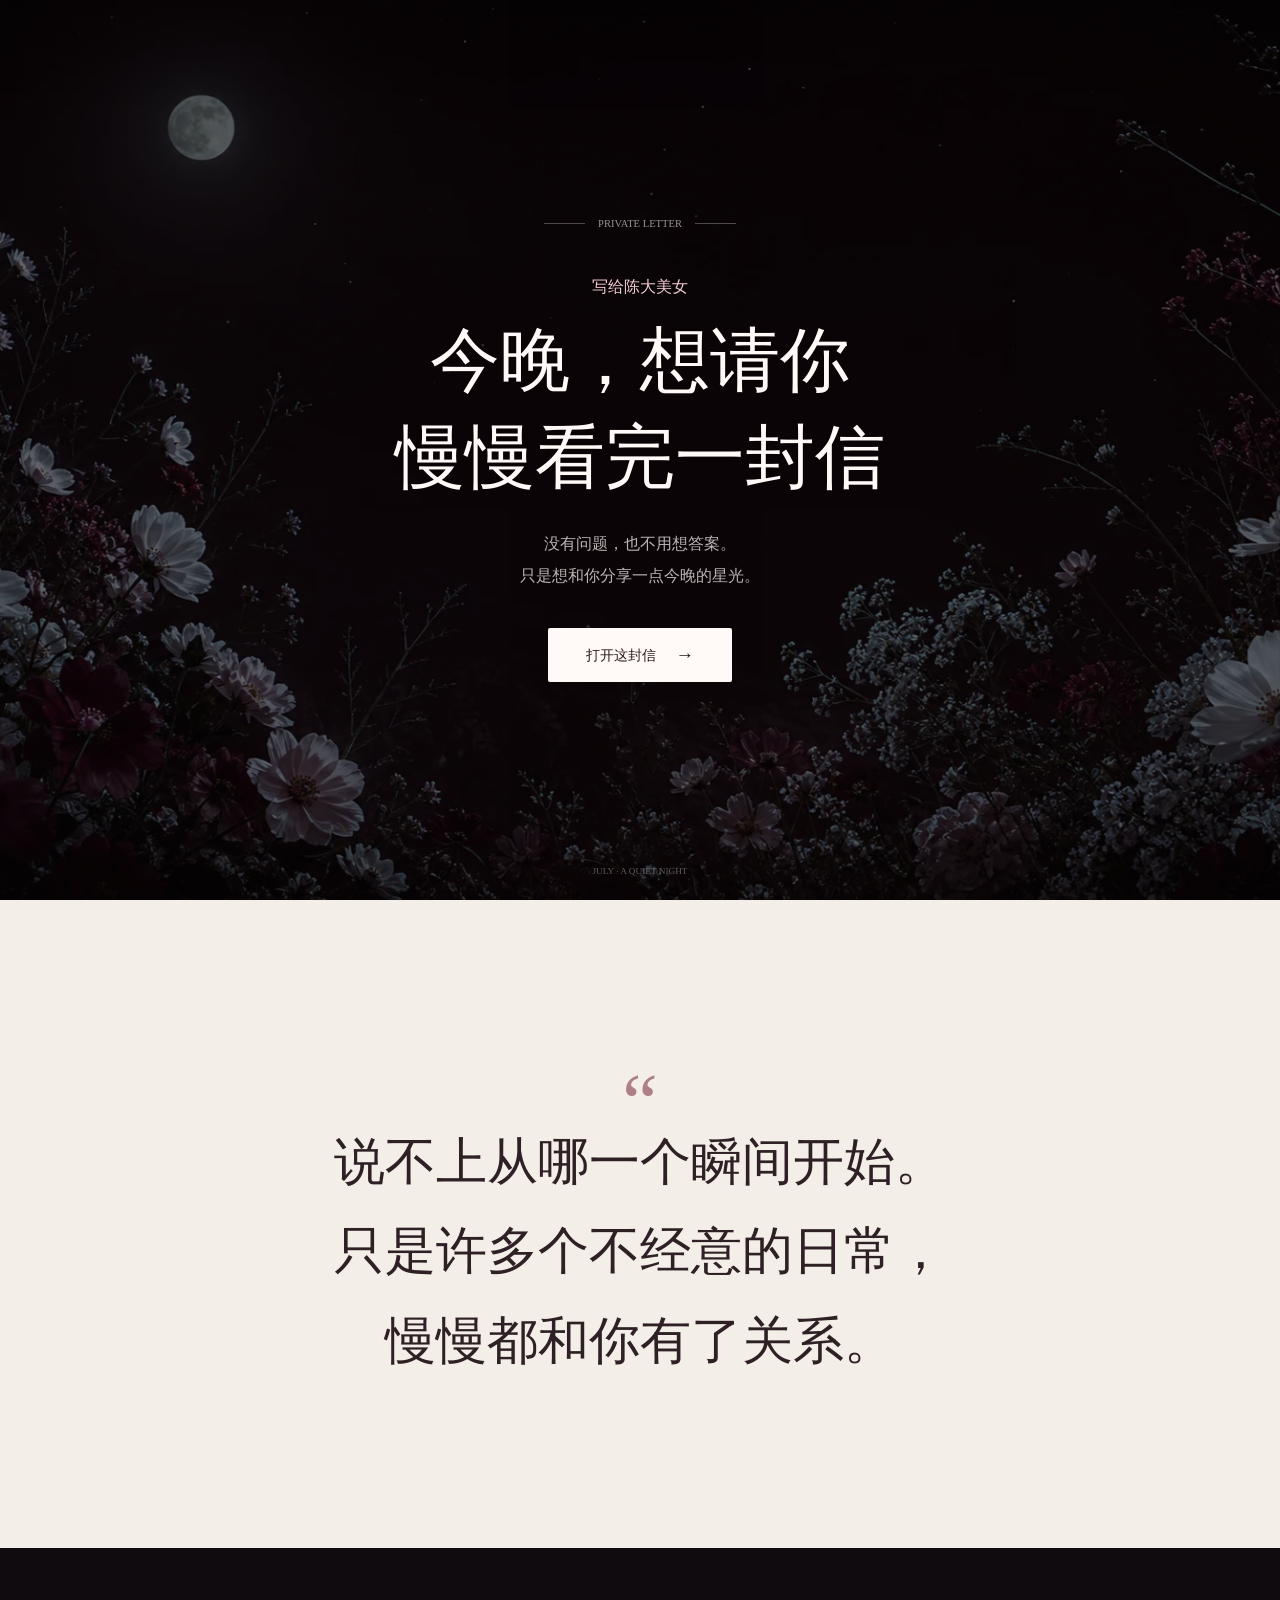
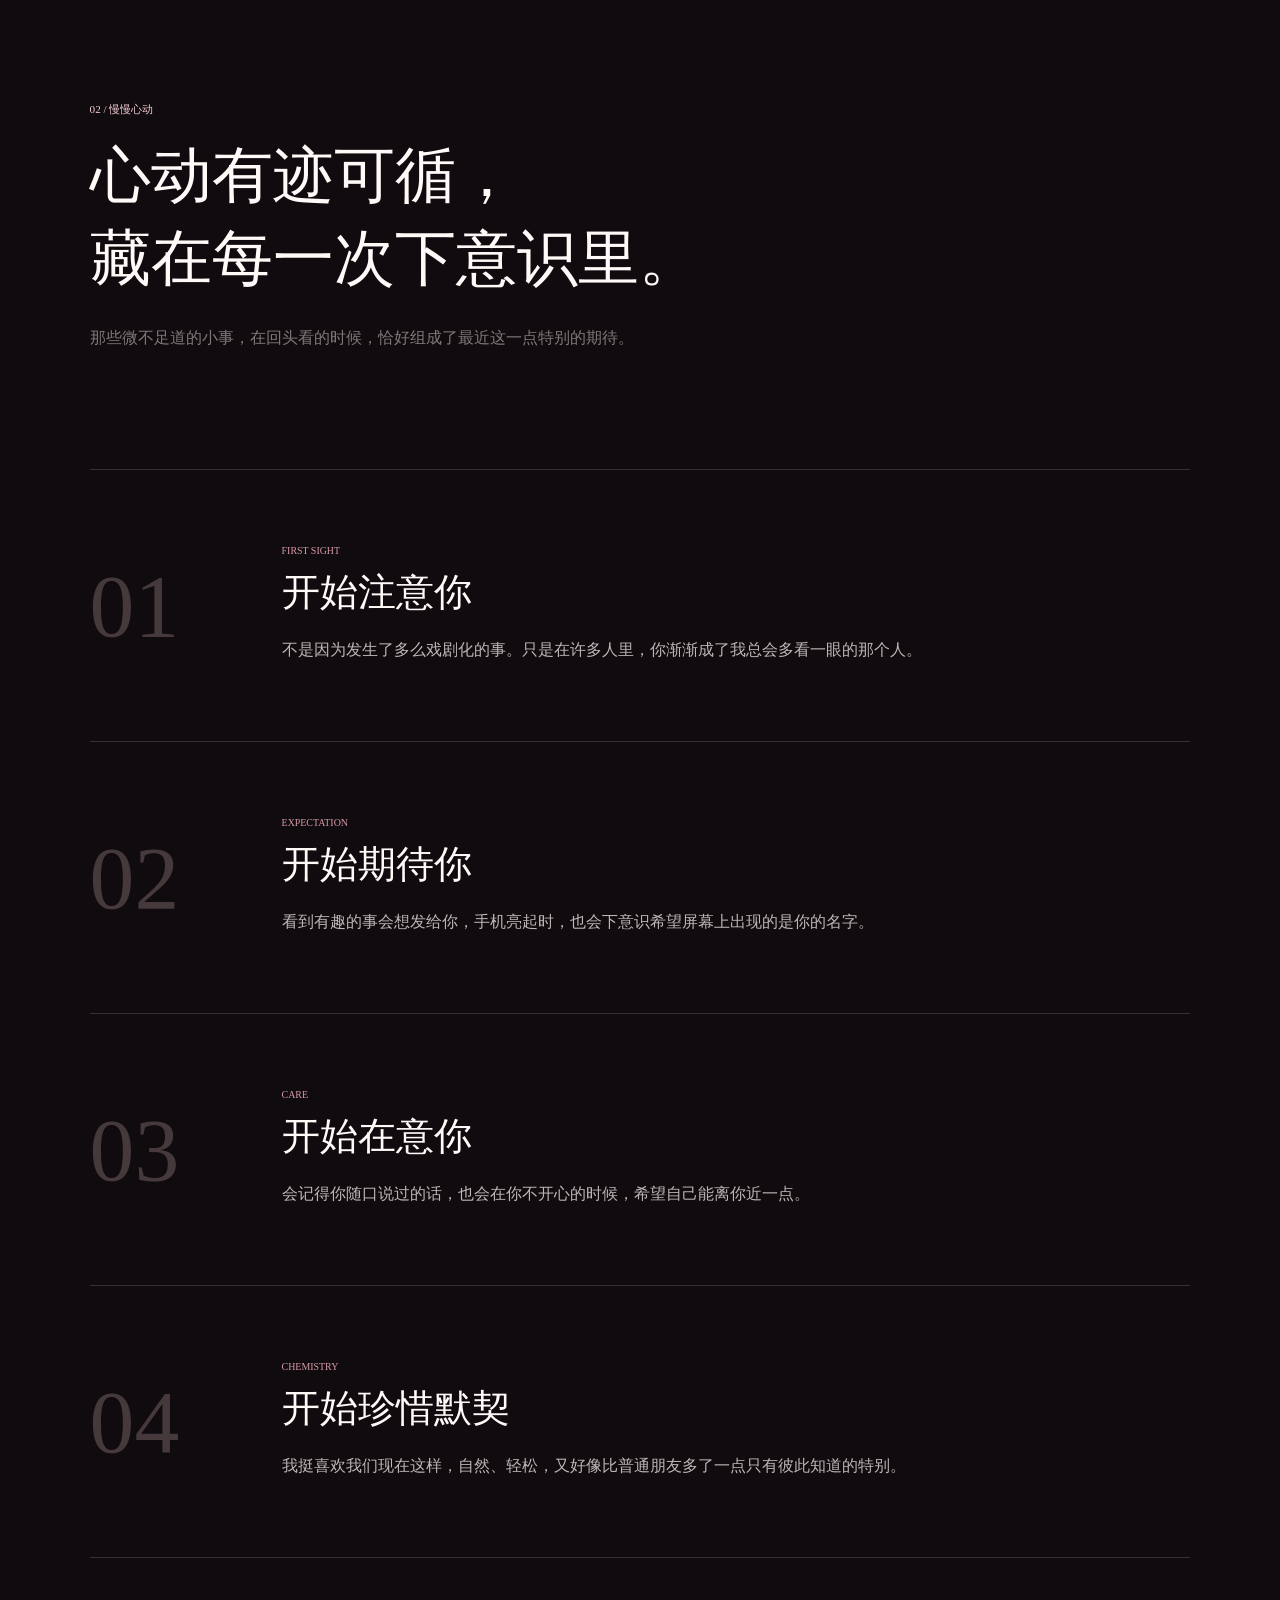
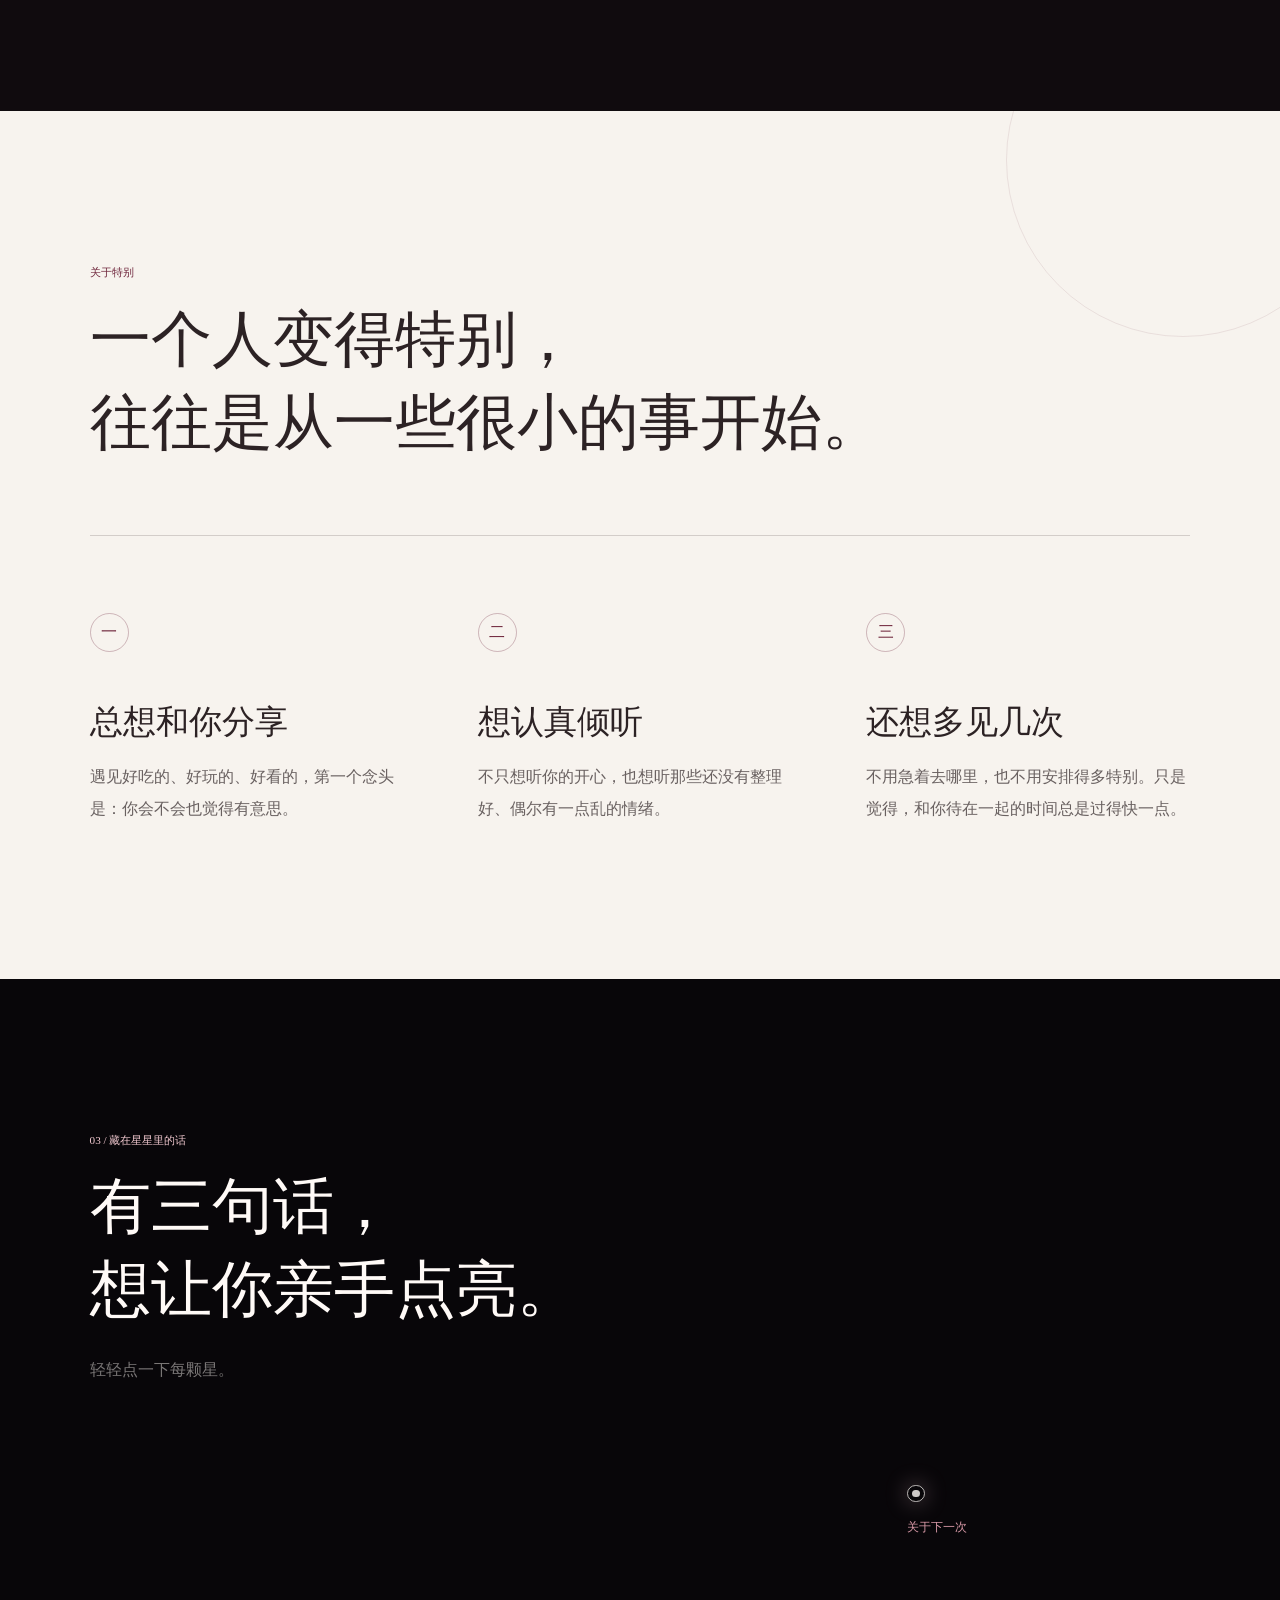
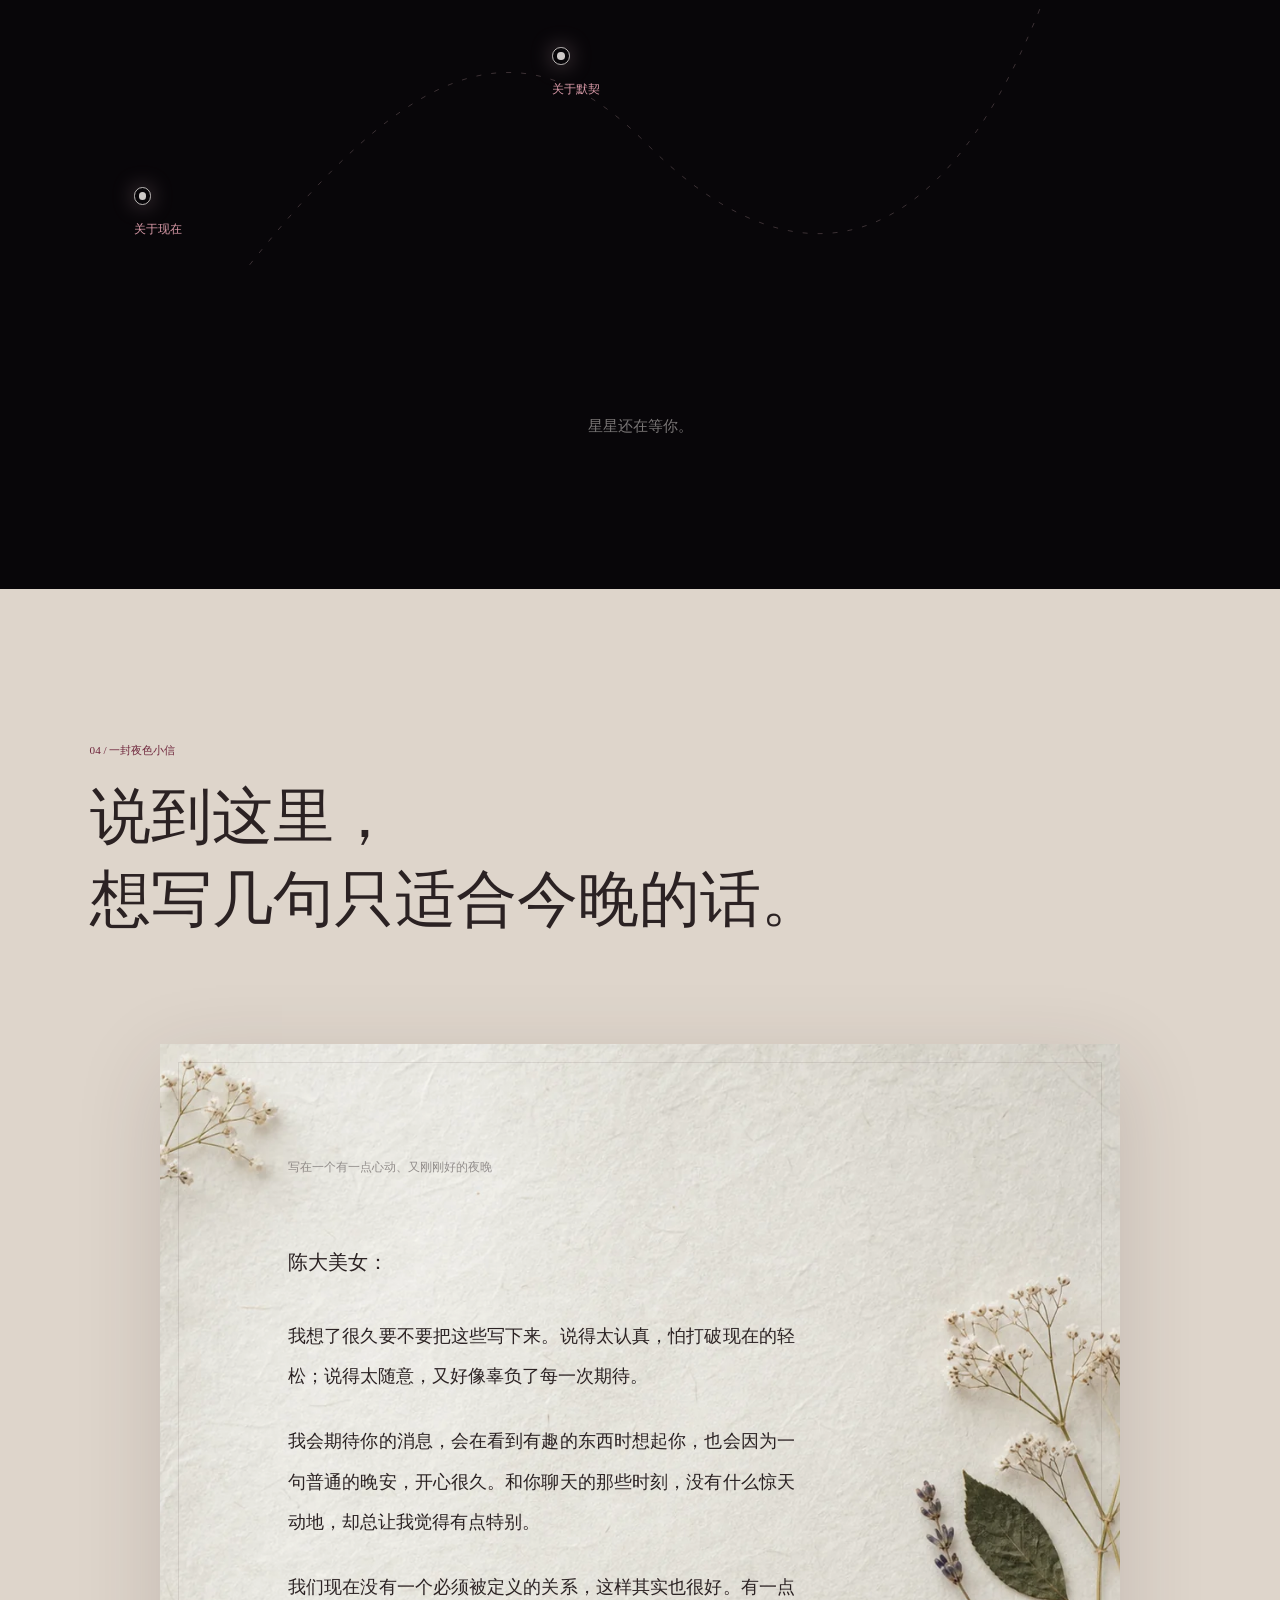
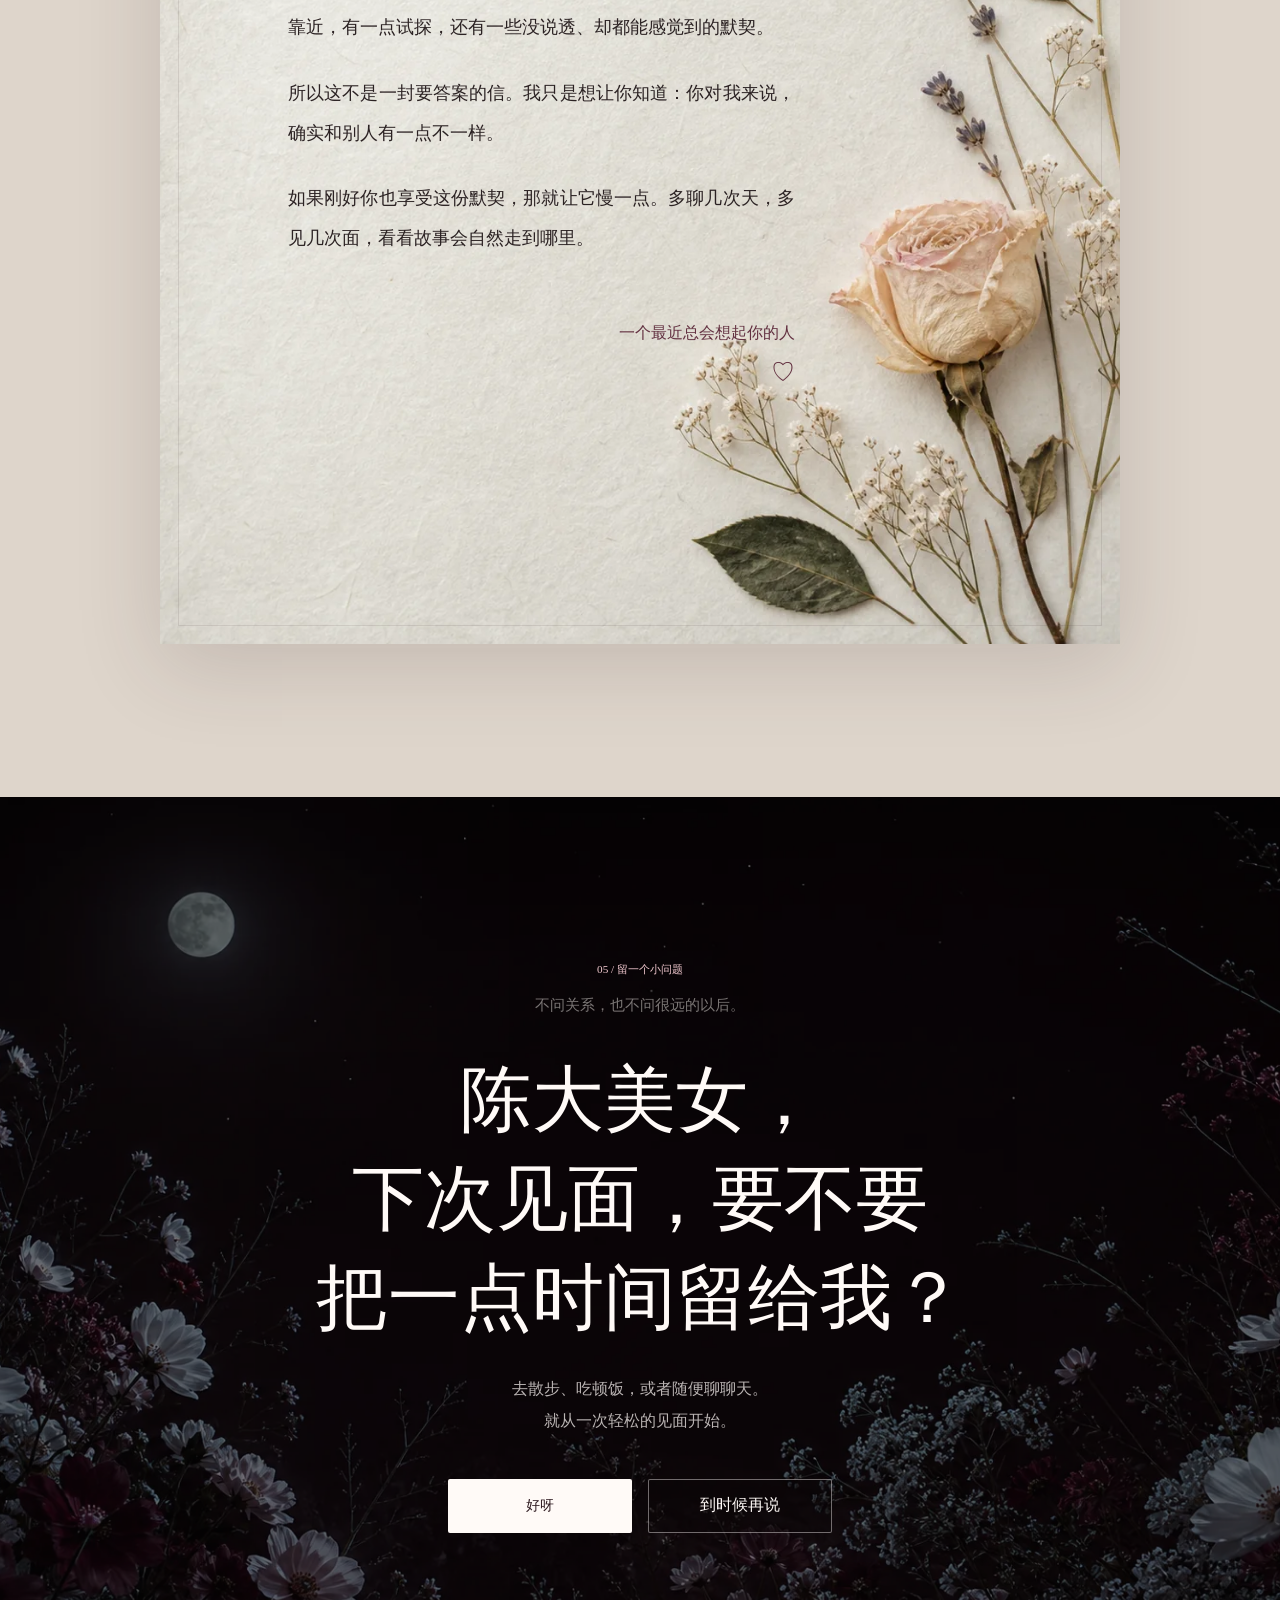
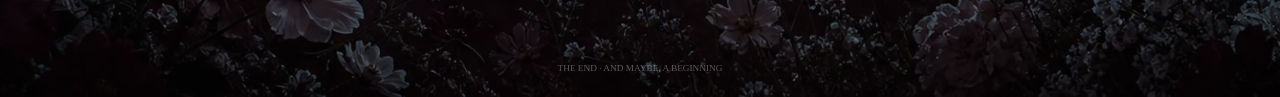
==== commit a6a7135a: "Retune copy for an early romantic connection" ====
--- a/index.html
+++ b/index.html
@@ -4,8 +4,8 @@
     <meta charset="utf-8" />
     <meta name="viewport" content="width=device-width, initial-scale=1, viewport-fit=cover" />
     <meta name="theme-color" content="#0a0709" />
-    <meta name="description" content="一封从星光开始、认真写到结尾的告白。" />
-    <title>写给江大美女的一封信</title>
+    <meta name="description" content="一封写给特别的人的夜色小信。" />
+    <title>写给陈大美女的今晚</title>
     <link rel="preload" href="./assets/images/moonlit-garden.webp" as="image" type="image/webp" />
     <link rel="stylesheet" href="./assets/css/styles.css" />
   </head>
@@ -15,9 +15,9 @@
       <div class="gate-shade" aria-hidden="true"></div>
       <div class="gate-content">
         <div class="gate-kicker"><span></span>PRIVATE LETTER <span></span></div>
-        <p class="gate-for">写给江大美女</p>
+        <p class="gate-for">写给陈大美女</p>
         <h1 id="gate-title">今晚，想请你<br />慢慢看完一封信</h1>
-        <p class="gate-note">不用急着给出答案。<br />只是有一些真心话，想认真说给你听。</p>
+        <p class="gate-note">没有问题，也不用想答案。<br />只是想和你分享一点今晚的星光。</p>
         <button class="primary-action" id="open-letter" type="button">
           <span>打开这封信</span>
           <span class="arrow" aria-hidden="true">→</span>
@@ -26,12 +26,12 @@
       <p class="gate-foot">JULY · A QUIET NIGHT</p>
     </div>
 
-    <nav class="chapter-nav" aria-label="告白章节">
+    <nav class="chapter-nav" aria-label="夜色章节">
       <a href="#starlight" aria-label="星光开场" data-chapter="starlight"></a>
       <a href="#heartbeat" aria-label="心动时刻" data-chapter="heartbeat"></a>
-      <a href="#constellation" aria-label="心意星座" data-chapter="constellation"></a>
-      <a href="#letter" aria-label="告白信" data-chapter="letter"></a>
-      <a href="#answer" aria-label="最后的问题" data-chapter="answer"></a>
+      <a href="#constellation" aria-label="默契星座" data-chapter="constellation"></a>
+      <a href="#letter" aria-label="夜色小信" data-chapter="letter"></a>
+      <a href="#answer" aria-label="下一次见面" data-chapter="answer"></a>
     </nav>
 
     <main id="experience" aria-hidden="true">
@@ -40,7 +40,7 @@
         <div class="hero-shade" aria-hidden="true"></div>
         <div class="hero-copy" data-reveal>
           <p class="chapter-tag">01 / 星光偏向你</p>
-          <h2>有些喜欢，<br />是从期待一条消息开始的。</h2>
+          <h2>有些期待，<br />是从看到你的消息开始的。</h2>
           <p>后来我才发现，那些看起来普通的日子，因为有你参与，便悄悄有了值得期待的光。</p>
         </div>
         <a class="scroll-cue" href="#heartbeat" aria-label="继续阅读"><span></span></a>
@@ -49,15 +49,15 @@
       <section class="prologue" aria-label="故事序言">
         <div data-reveal>
           <span class="quote-mark">“</span>
-          <p>不是突然决定喜欢你。<br />是许多个不经意的瞬间，<br />慢慢把答案写成了你。</p>
+          <p>说不上从哪一个瞬间开始。<br />只是许多个不经意的日常，<br />慢慢都和你有了关系。</p>
         </div>
       </section>
 
       <section class="heartbeat chapter" id="heartbeat" data-chapter-section="heartbeat">
         <header class="section-intro" data-reveal>
           <p class="chapter-tag">02 / 慢慢心动</p>
-          <h2>喜欢有迹可循，<br />藏在每一次下意识里。</h2>
-          <p class="intro-note">那些微不足道的小事，在回头看的时候，恰好组成了我一步一步走向你的路。</p>
+          <h2>心动有迹可循，<br />藏在每一次下意识里。</h2>
+          <p class="intro-note">那些微不足道的小事，在回头看的时候，恰好组成了最近这一点特别的期待。</p>
         </header>
 
         <div class="moment-list">
@@ -75,21 +75,21 @@
           </article>
           <article class="moment" data-reveal>
             <span class="moment-number">04</span>
-            <div><p class="moment-label">SINCERITY</p><h3>开始认真</h3><p>我不想只把这份心动藏在玩笑里，所以才有了今晚这封不一定完美，却足够认真的信。</p></div>
+            <div><p class="moment-label">CHEMISTRY</p><h3>开始珍惜默契</h3><p>我挺喜欢我们现在这样，自然、轻松，又好像比普通朋友多了一点只有彼此知道的特别。</p></div>
           </article>
         </div>
       </section>
 
-      <section class="little-things" aria-label="喜欢你的理由">
+      <section class="little-things" aria-label="你变得特别的原因">
         <div class="little-things-inner">
           <header class="section-intro compact" data-reveal>
-            <p class="chapter-tag dark">关于喜欢</p>
-            <h2>喜欢不是宏大的形容词，<br />而是一些很小、很确定的事。</h2>
+            <p class="chapter-tag dark">关于特别</p>
+            <h2>一个人变得特别，<br />往往是从一些很小的事开始。</h2>
           </header>
           <div class="reason-list">
-            <article data-reveal><span>一</span><h3>想和你分享</h3><p>遇见好吃的、好玩的、好看的，第一个念头是：你会不会也喜欢。</p></article>
+            <article data-reveal><span>一</span><h3>总想和你分享</h3><p>遇见好吃的、好玩的、好看的，第一个念头是：你会不会也觉得有意思。</p></article>
             <article data-reveal><span>二</span><h3>想认真倾听</h3><p>不只想听你的开心，也想听那些还没有整理好、偶尔有一点乱的情绪。</p></article>
-            <article data-reveal><span>三</span><h3>想慢慢靠近</h3><p>不是闯进你的生活，而是希望在你愿意的时候，拥有一个逐渐走近的位置。</p></article>
+            <article data-reveal><span>三</span><h3>还想多见几次</h3><p>不用急着去哪里，也不用安排得多特别。只是觉得，和你待在一起的时间总是过得快一点。</p></article>
           </div>
         </div>
       </section>
@@ -102,18 +102,18 @@
             <h2>有三句话，<br />想让你亲手点亮。</h2>
             <p class="intro-note">轻轻点一下每颗星。</p>
           </header>
-          <div class="star-map" aria-label="三颗心意星星">
+          <div class="star-map" aria-label="三颗默契星星">
             <svg class="star-lines" viewBox="0 0 1000 460" preserveAspectRatio="none" aria-hidden="true">
               <path d="M145 335 C290 170 390 130 505 235 S760 360 865 120" />
             </svg>
             <button class="star-node star-one" type="button" data-star="0" aria-pressed="false">
-              <span class="star-dot" aria-hidden="true"></span><small>关于现在</small><strong>很庆幸，最近的生活里有你。</strong>
+              <span class="star-dot" aria-hidden="true"></span><small>关于现在</small><strong>很开心，最近的生活里多了你的消息。</strong>
             </button>
             <button class="star-node star-two" type="button" data-star="1" aria-pressed="false">
-              <span class="star-dot" aria-hidden="true"></span><small>关于喜欢</small><strong>这不是一时兴起，是想了很久的认真。</strong>
+              <span class="star-dot" aria-hidden="true"></span><small>关于默契</small><strong>和你聊天的时候，常常会舍不得太早结束。</strong>
             </button>
             <button class="star-node star-three" type="button" data-star="2" aria-pressed="false">
-              <span class="star-dot" aria-hidden="true"></span><small>关于以后</small><strong>不急着定义未来，只想先认真走向你。</strong>
+              <span class="star-dot" aria-hidden="true"></span><small>关于下一次</small><strong>不急着定义以后，只期待下一次见面。</strong>
             </button>
           </div>
           <p class="constellation-line" id="constellation-line" aria-live="polite">星星还在等你。</p>
@@ -122,20 +122,20 @@
 
       <section class="letter chapter" id="letter" data-chapter-section="letter">
         <div class="letter-heading" data-reveal>
-          <p class="chapter-tag dark">04 / 一封认真的信</p>
-          <h2>说到这里，<br />还是想把心意完整地写给你。</h2>
+          <p class="chapter-tag dark">04 / 一封夜色小信</p>
+          <h2>说到这里，<br />想写几句只适合今晚的话。</h2>
         </div>
         <article class="letter-sheet" data-reveal>
-          <p class="letter-date">写在一个认真又有一点紧张的夜晚</p>
-          <p class="letter-to">江大美女：</p>
+          <p class="letter-date">写在一个有一点心动、又刚刚好的夜晚</p>
+          <p class="letter-to">陈大美女：</p>
           <div class="letter-body">
-            <p>我不太擅长把“喜欢”说得多漂亮，所以想把它写得诚实一点。</p>
-            <p>我会期待你的消息，会在看到有趣的东西时想起你，也会因为一句普通的晚安，开心很久。和你聊天的那些时刻，看起来没有什么惊天动地，却让我觉得很特别。</p>
-            <p>我喜欢你的方式，不是想催促一个答案，也不是想用浪漫给你压力。我只是希望你知道：在我这里，你不是随便路过的人。</p>
-            <p>我想了解真实的你，包括开心、疲惫和偶尔的小脾气；也想让你慢慢认识真实的我。我们可以从一次散步、一顿饭、一场电影开始，不着急，但认真一点。</p>
-            <p>如果你愿意，我想陪你把接下来的故事，慢慢写下去。</p>
+            <p>我想了很久要不要把这些写下来。说得太认真，怕打破现在的轻松；说得太随意，又好像辜负了每一次期待。</p>
+            <p>我会期待你的消息，会在看到有趣的东西时想起你，也会因为一句普通的晚安，开心很久。和你聊天的那些时刻，没有什么惊天动地，却总让我觉得有点特别。</p>
+            <p>我们现在没有一个必须被定义的关系，这样其实也很好。有一点靠近，有一点试探，还有一些没说透、却都能感觉到的默契。</p>
+            <p>所以这不是一封要答案的信。我只是想让你知道：你对我来说，确实和别人有一点不一样。</p>
+            <p>如果刚好你也享受这份默契，那就让它慢一点。多聊几次天，多见几次面，看看故事会自然走到哪里。</p>
           </div>
-          <div class="letter-sign"><span>一个想认真靠近你的人</span><i aria-hidden="true">♡</i></div>
+          <div class="letter-sign"><span>一个最近总会想起你的人</span><i aria-hidden="true">♡</i></div>
         </article>
       </section>
 
@@ -143,13 +143,13 @@
         <canvas id="finale-canvas" aria-hidden="true"></canvas>
         <div class="answer-shade" aria-hidden="true"></div>
         <div class="answer-content" id="answer-content" data-reveal>
-          <p class="chapter-tag">05 / 把答案交给你</p>
-          <p class="answer-prelude">信写到了最后，心意也终于没有藏起来。</p>
-          <h2>江大美女，<br />愿意给我一个<br />更靠近你的机会吗？</h2>
-          <p class="answer-note">不用许诺很远的以后。<br />我们先从下一次见面开始。</p>
+          <p class="chapter-tag">05 / 留一个小问题</p>
+          <p class="answer-prelude">不问关系，也不问很远的以后。</p>
+          <h2>陈大美女，<br />下次见面，要不要<br />把一点时间留给我？</h2>
+          <p class="answer-note">去散步、吃顿饭，或者随便聊聊天。<br />就从一次轻松的见面开始。</p>
           <div class="answer-actions" role="group" aria-label="你的回应">
-            <button class="primary-action" type="button" data-answer="yes">愿意呀</button>
-            <button class="quiet-action" type="button" data-answer="later">让我想一想</button>
+            <button class="primary-action" type="button" data-answer="yes">好呀</button>
+            <button class="quiet-action" type="button" data-answer="later">到时候再说</button>
           </div>
         </div>
         <div class="response" id="response" aria-live="polite" hidden>
